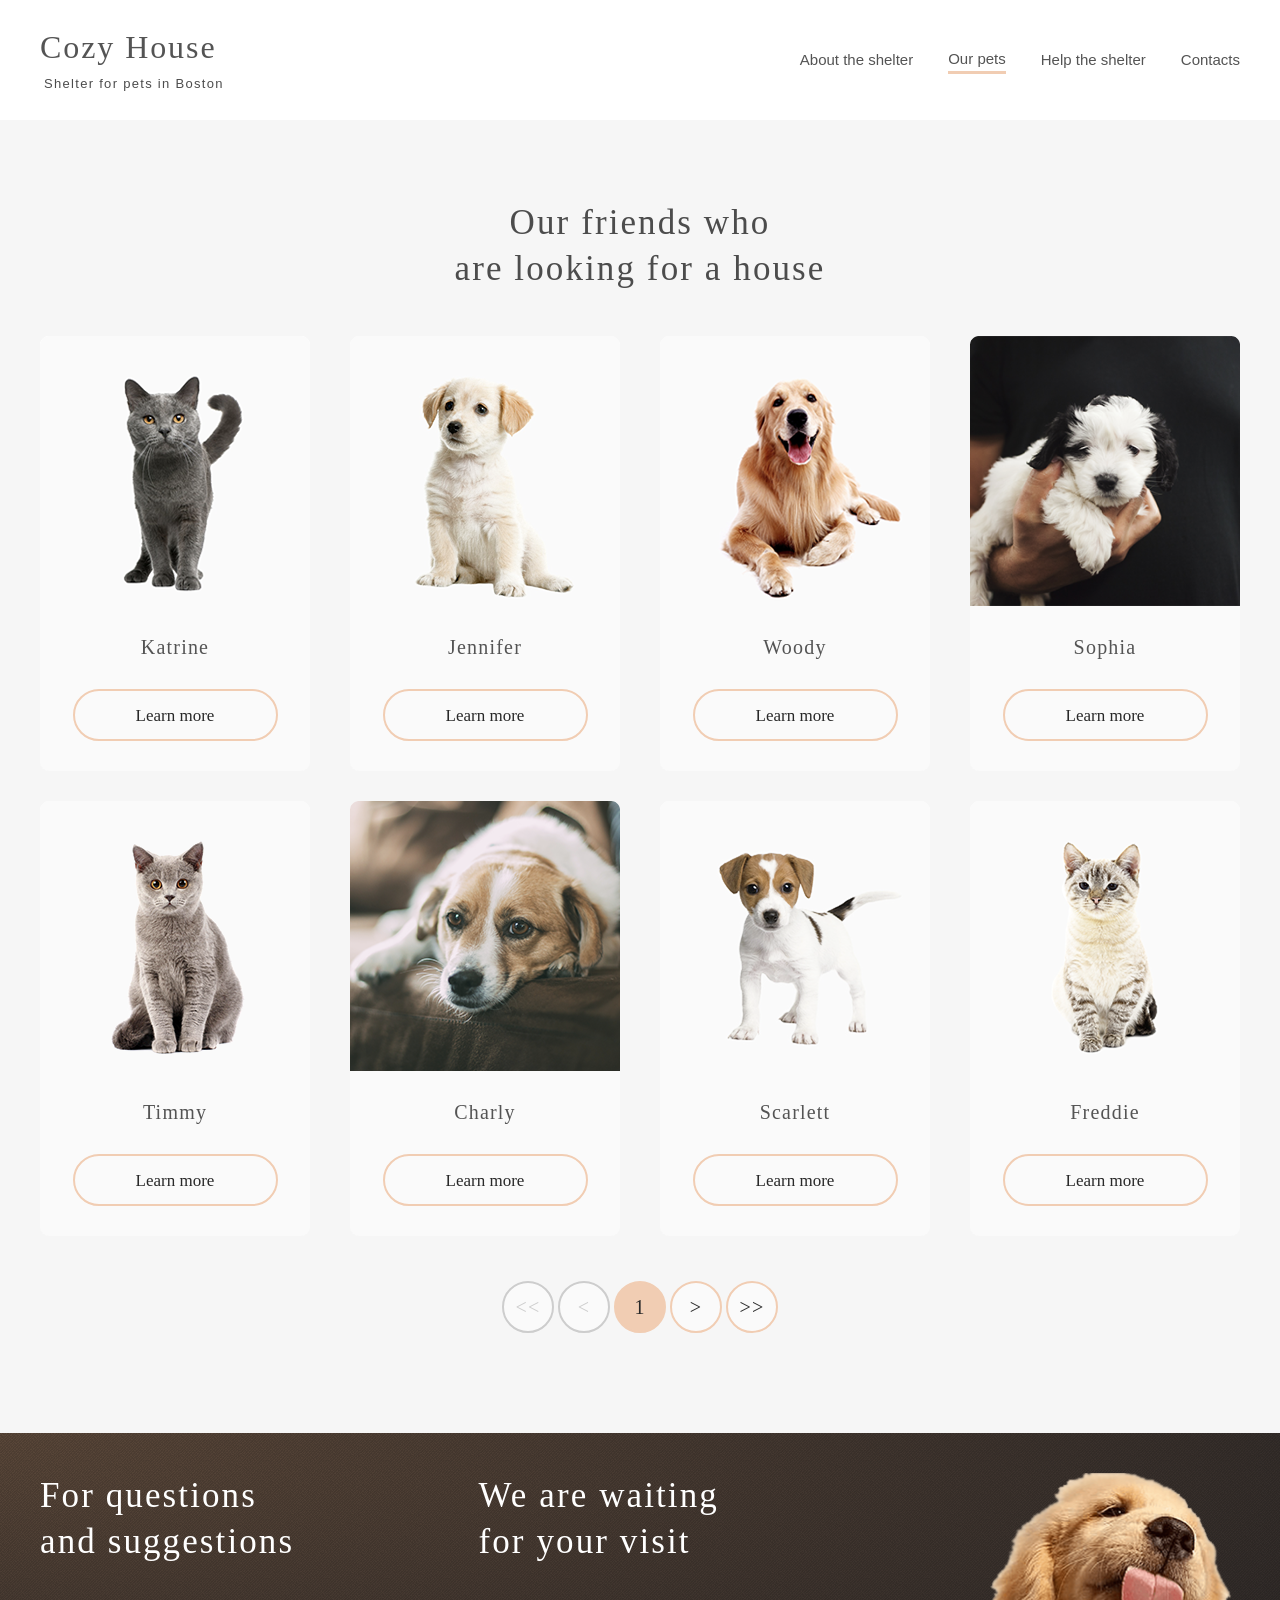
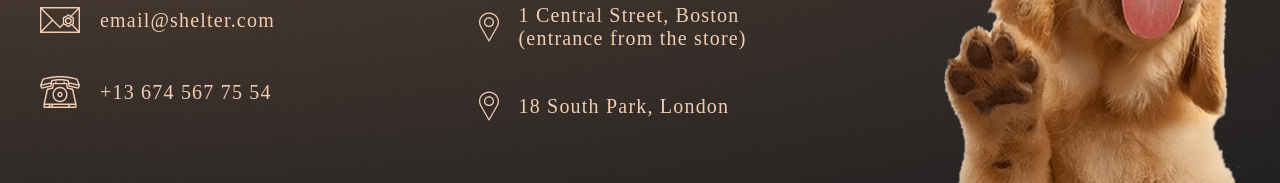
==== pets.html @ a1116e20 "feat: add pets.html" ====
<!DOCTYPE html>
<html lang="en">

<head>
  <meta charset="UTF-8">
  <meta name="viewport" content="width=device-width, initial-scale=1.0">
  <title>Pet house</title>
  <link rel="stylesheet" href="css/reset.css">
  <link rel="stylesheet" href="css/base.css">
  <link rel="stylesheet" href="css/style.css">
</head>

<body>
  <main class="page page--pets">
    <header class="wrapper--sides">
      <div class="logo">
        <a href="/index.html" class="logo__title">Cozy House</a>
        <h1 class="logo__sub-title">Shelter for pets in Boston</h1>
      </div>
      <nav>
        <ul class="menu">
          <li class="menu__item">
            <a class="paragraph-l" href="./index.html">About the shelter</a>
          </li>
          <li class="menu__item menu__item--active">
            <a class="paragraph-l" href="#">Our pets</a>
          </li>
          <li class="menu__item">
            <a class="paragraph-l" href="./index.html#help">Help the shelter</a>
          </li>
          <li class="menu__item">
            <a class="paragraph-l" href="#contacts">Contacts</a>
          </li>
        </ul>
      </nav>
    </header>

    <section id="pets" class="pets wrapper">
      <h3>Our friends who<br>are looking for a house</h3>
      <div class="pets__container">
        <div class="pet-card">
          <img src="./img/pets-katrine.png" alt="Katrine" class="pet-card__img">
          <h4 class="pet-card__name">Katrine</h4>
          <button class="pet-card__btn btn" type="button">Learn more</button>
        </div>
        <div class="pet-card">
          <img src="./img/pets-jennifer.png" alt="Jennifer" class="pet-card__img">
          <h4 class="pet-card__name">Jennifer</h4>
          <button class="pet-card__btn btn" type="button">Learn more</button>
        </div>
        <div class="pet-card">
          <img src="./img/pets-woody.png" alt="Woody" class="pet-card__img">
          <h4 class="pet-card__name">Woody</h4>
          <button class="pet-card__btn btn" type="button">Learn more</button>
        </div>
        <div class="pet-card">
          <img src="./img/pets-sophia.png" alt="Sophia" class="pet-card__img">
          <h4 class="pet-card__name">Sophia</h4>
          <button class="pet-card__btn btn" type="button">Learn more</button>
        </div>
        <div class="pet-card">
          <img src="./img/pets-timmy.png" alt="Timmy" class="pet-card__img">
          <h4 class="pet-card__name">Timmy</h4>
          <button class="pet-card__btn btn" type="button">Learn more</button>
        </div>
        <div class="pet-card">
          <img src="./img/pets-charly.png" alt="Charly" class="pet-card__img">
          <h4 class="pet-card__name">Charly</h4>
          <button class="pet-card__btn btn" type="button">Learn more</button>
        </div>
        <div class="pet-card">
          <img src="./img/pets-scarlett.png" alt="Scarlett" class="pet-card__img">
          <h4 class="pet-card__name">Scarlett</h4>
          <button class="pet-card__btn btn" type="button">Learn more</button>
        </div>
        <div class="pet-card">
          <img src="./img/pets-freddie.png" alt="Freddie" class="pet-card__img">
          <h4 class="pet-card__name">Freddie</h4>
          <button class="pet-card__btn btn" type="button">Learn more</button>
        </div>
      </div>
      <div class="pets__navigation">
        <button class="btn btn--round btn--inactive" type="button">&lt;&lt;</button>
        <button class="btn btn--round btn--inactive" type="button">&lt;</button>
        <button class="btn btn--round btn--active" type="button">1</button>
        <button class="btn btn--round" type="button">&gt;</button>
        <button class="btn btn--round" type="button">&gt;&gt;</button>
      </div>
    </section>

    <footer class="wrapper--sides">
      <div id="contacts" class="contacts">
        <h3>For questions<br>and suggestions</h3>
        <div class="contact__item">
          <svg class="contact-icon">
            <use xlink:href="./img/contact-icons.svg#icon-email"></use>
          </svg>
          <a href="mailto:email@shelter.com">email@shelter.com</a>
        </div>
        <div class="contact__item">
          <svg class="contact-icon">
            <use xlink:href="./img/contact-icons.svg#icon-phone"></use>
          </svg>
          <a href="tel:+136745677554">+13 674 567 75 54</a>
        </div>
      </div>
      <div class="location">
        <h3>We are waiting<br>for your visit</h3>
        <div class="location__item">
          <svg class="location-icon">
            <use xlink:href="./img/contact-icons.svg#icon-marker"></use>
          </svg>
          <a target="_blank" href="https://maps.app.goo.gl/PUYhvvyWEFveU3ZeA">1 Central
            Street, Boston (entrance from the store)</a>
        </div>
        <div class="location__item">
          <svg class="location-icon">
            <use xlink:href="./img/contact-icons.svg#icon-marker"></use>
          </svg>
          <a target="_blank" href="https://maps.app.goo.gl/abQXDUeH7bdnxXKd6">18 South Park,
            London</a>
        </div>
      </div>
      <img src="./img/footer-puppy.png" alt="Footer Puppy" class="footer__img">
    </footer>
  </main>
</body>

</html>
---- css/base.css ----
:root {
  --color-back: #E5E5E5;
  --color-light-xl: #FFF;
  --color-light-l: #F6F6F6;
  --color-light-s: #FAFAFA;
  --color-dark-s: #CDCDCD;
  --color-dark-m: #B2B2B2;
  --color-dark-l: #545454;
  --color-dark-xl: #4C4C4C;
  --color-dark-2xl: #444444;
  --color-dark-3xl: #292929;
  --color-primary: #F1CDB3;
  --color-primary-light: #FDDCC4;
  --color-grad-s: #5B483A;
  --color-grad-e: #262425;
  --desctop-side-padding: 40px;
}

html {
  scroll-behavior: smooth;
}

body {
  font-family: 'Georgia', Times, serif;
  color: var(--color-dark-xl);
  background-color: var(--color-back);
}

a {
  text-decoration: none;
}

h2 {
  font-size: 44px;
  line-height: 130%;
}

h3 {
  font-size: 35px;
  line-height: 130%;
  letter-spacing: 0.06em;
}

h4 {
  font-size: 20px;
  line-height: 115%;
  letter-spacing: 0.06em;
  color: var(--color-dark-l);
  font-weight: 400;
  text-align: center;
}

h5 {
  font-size: 15px;
  line-height: 110%;
  letter-spacing: 0.06em;
  color: var(--color-dark-l);
}

.paragraph-l {
  font-family: 'Arial', sans-serif;
  font-size: 15px;
  line-height: 160%;
  color: var(--color-dark-s);
}

.paragraph-s {
  font-family: 'Arial', sans-serif;
  font-style: italic;
  font-size: 12px;
  line-height: 150%;
}

.btn {
  box-sizing: border-box;
  width: 205px;
  height: 52px;
  padding: 14px 44px;
  font-size: 17px;
  line-height: 130%;
  text-align: center;
  color: var(--color-dark-3xl);
  font-family: 'Georgia', Times, serif;
  border: 2px solid var(--color-primary);
  background-color: var(--color-light-s);
  border-radius: 30px;
  transition: 0.3s ease;
}

.btn--round {
  width: 52px;
  padding: initial;
  font-size: 20px;
  line-height: 115%;
  letter-spacing: 0.06em;
}

.btn--active {
  background-color: var(--color-primary);
  pointer-events: none;
}

.btn--accent {
  background-color: var(--color-primary);
}

.btn--inactive {
  border: 2px solid var(--color-dark-s);
  color: var(--color-dark-s);
  pointer-events: none;
}

.btn:hover {
  background-color: var(--color-primary-light);
  cursor: pointer;
  transition: 0.3s ease;
}

.wrapper {
  padding: 80px var(--desctop-side-padding) 100px var(--desctop-side-padding);
}

.wrapper--sides {
  padding-left: var(--desctop-side-padding);
  padding-right: var(--desctop-side-padding);
}

footer h3 {
  color: var(--color-light-xl);
}

footer a {
  font-size: 20px;
  line-height: 115%;
  letter-spacing: 0.06em;
  color: var(--color-primary);
}
---- css/style.css ----
.page {
  max-width: 1280px;
  margin: 0 auto;
}

.page--pets {
  background-color: var(--color-light-xl);
}

.start-screen {
  background-image:
    url(../img/start-screen-puppy.png),
    url(../img/noise_transparent.png), radial-gradient(farthest-corner at 0px 0px,
      var(--color-grad-s) 0%,
      var(--color-grad-e) 100%);
  background-repeat: no-repeat, repeat, repeat;
  background-position: bottom right, center, center;
}

header {
  display: flex;
  justify-content: space-between;
  align-items: center;
  height: 60px;
  padding-top: 30px;
  padding-bottom: 30px;
}

.logo {
  display: flex;
  flex-direction: column;
  justify-content: space-between;
  height: 60px;
}

.logo__title {
  font-size: 32px;
  line-height: 110%;
  letter-spacing: 0.06em;
  color: var(--color-primary);
}

.page--pets .logo__title,
.page--pets .menu__item a {
  color: var(--color-dark-l)
}

.logo__sub-title {
  margin-left: 4px;
  font-family: 'Arial', sans-serif;
  font-size: 13px;
  letter-spacing: 0.1em;
  color: var(--color-light-xl);
}

.page--pets .logo__sub-title {
  color: var(--color-dark-xl)
}

.menu {
  display: flex;
  justify-content: flex-end;
  align-items: center;
  gap: 35px;
}

.menu__item a {
  display: block;
  height: 24px;
  transition: 0.3s ease;
}

.menu__item--active {
  pointer-events: none;
}

.menu__item--active a {
  border-bottom: 3px solid var(--color-primary);
}

.menu__item:hover a {
  color: var(--color-light-s);
  cursor: pointer;
  transition: 0.3s ease;
}

.page--pets .menu__item:hover a {
  color: var(--color-dark-3xl);
  transition: 0.3s ease;
}

.start-screen__container {
  margin-top: 60px;
  height: 728px;
}

.start-screen__content {
  display: flex;
  flex-direction: column;
  justify-content: space-between;
  gap: 42px;
  padding-top: 252px;
  height: 322px;
  width: 420px;
}

.start-screen__title {
  width: 310px;
  color: var(--color-light-xl);
}

.about {
  display: flex;
  gap: 120px;
  justify-content: center;
  background-color: var(--color-light-xl);
}

.about__content {
  display: flex;
  gap: 25px;
  flex-direction: column;
  justify-content: center;
  width: 430px;
  height: 380px;
}

.about__content h3 {
  width: 370px;
}

.about__content p {
  color: var(--color-dark-xl);
}

.pets {
  display: flex;
  flex-direction: column;
  gap: 60px;
  align-items: center;
  background-color: var(--color-light-l);
}

.pets h3 {
  width: 400px;
  text-align: center;
}

.pet-card {
  display: flex;
  flex-direction: column;
  align-items: center;
  gap: 30px;
  width: 270px;
  height: 435px;
  border-radius: 9px;
  background-color: var(--color-light-s);
  transition: 0.3s ease;
}

.pet-card:hover {
  background-color: var(--color-light-xl);
  cursor: pointer;
  transition: 0.3s ease;
}

.pets__slider {
  display: flex;
  align-items: center;
  justify-content: space-between;
  width: 100%;
}

.slider__wrapper {
  display: flex;
  align-items: center;
  gap: 90px;
}

.pets>.btn {
  width: 259px;
}

.help {
  display: flex;
  flex-direction: column;
  align-items: center;
  background: var(--color-light-xl);
}

.help h3 {
  text-align: center;
}

.help__list {
  display: flex;
  gap: 55px 120px;
  flex-wrap: wrap;
  justify-content: center;
  margin-top: 60px;
}

.help__item {
  display: flex;
  flex-direction: column;
  align-items: center;
  height: 113px;
  justify-content: space-between;
}

.help__item svg {
  width: 60px;
  height: 60px;
}

.donation {
  display: flex;
  gap: 30px;
  justify-content: center;
  background-color: var(--color-light-l);
}

.donation__content {
  display: flex;
  gap: 20px;
  flex-direction: column;
  align-items: flex-start;
  width: 380px;
  height: 282px;
}

.credit-card {
  height: 43px;
  padding: 10px 15px 10px 60px;
  border-radius: 9px;
  color: var(--color-dark-l);
  background-color: var(--color-primary);
  font-size: 20px;
  line-height: 115%;
  letter-spacing: 0.06em;
  background-image: url(../img/credit-card.svg);
  background-repeat: no-repeat;
  background-position: 15px 10px;
  background-size: 30px 23px;
}

.card-agreement {
  font-style: italic;
  font-size: 12px;
  line-height: 150%;
  color: var(--color-dark-m);
}

footer {
  display: flex;
  justify-content: space-between;
  height: 310px;
  background-image:
    url(../img/noise_transparent.png), radial-gradient(farthest-corner at 0px 0px,
      var(--color-grad-s) 0%,
      var(--color-grad-e) 100%);
}

footer {
  padding-top: 40px;
}

.contacts,
.location {
  display: flex;
  flex-direction: column;
  gap: 40px;
}

.contacts {
  width: 279px;
}

.location {
  width: 302px;
}

.contact__item,
.location__item {
  display: flex;
  align-items: center;
  gap: 20px;
}

.location__item a {
  width: 260px;
}

.contact-icon {
  width: 40px;
  height: 32px
}

.location-icon {
  width: 20px;
  height: 32px
}

.pets__container {
  display: flex;
  flex-wrap: wrap;
  justify-content: space-between;
  gap: 30px;
}

.page--pets .pets {
  gap: 45px;
}
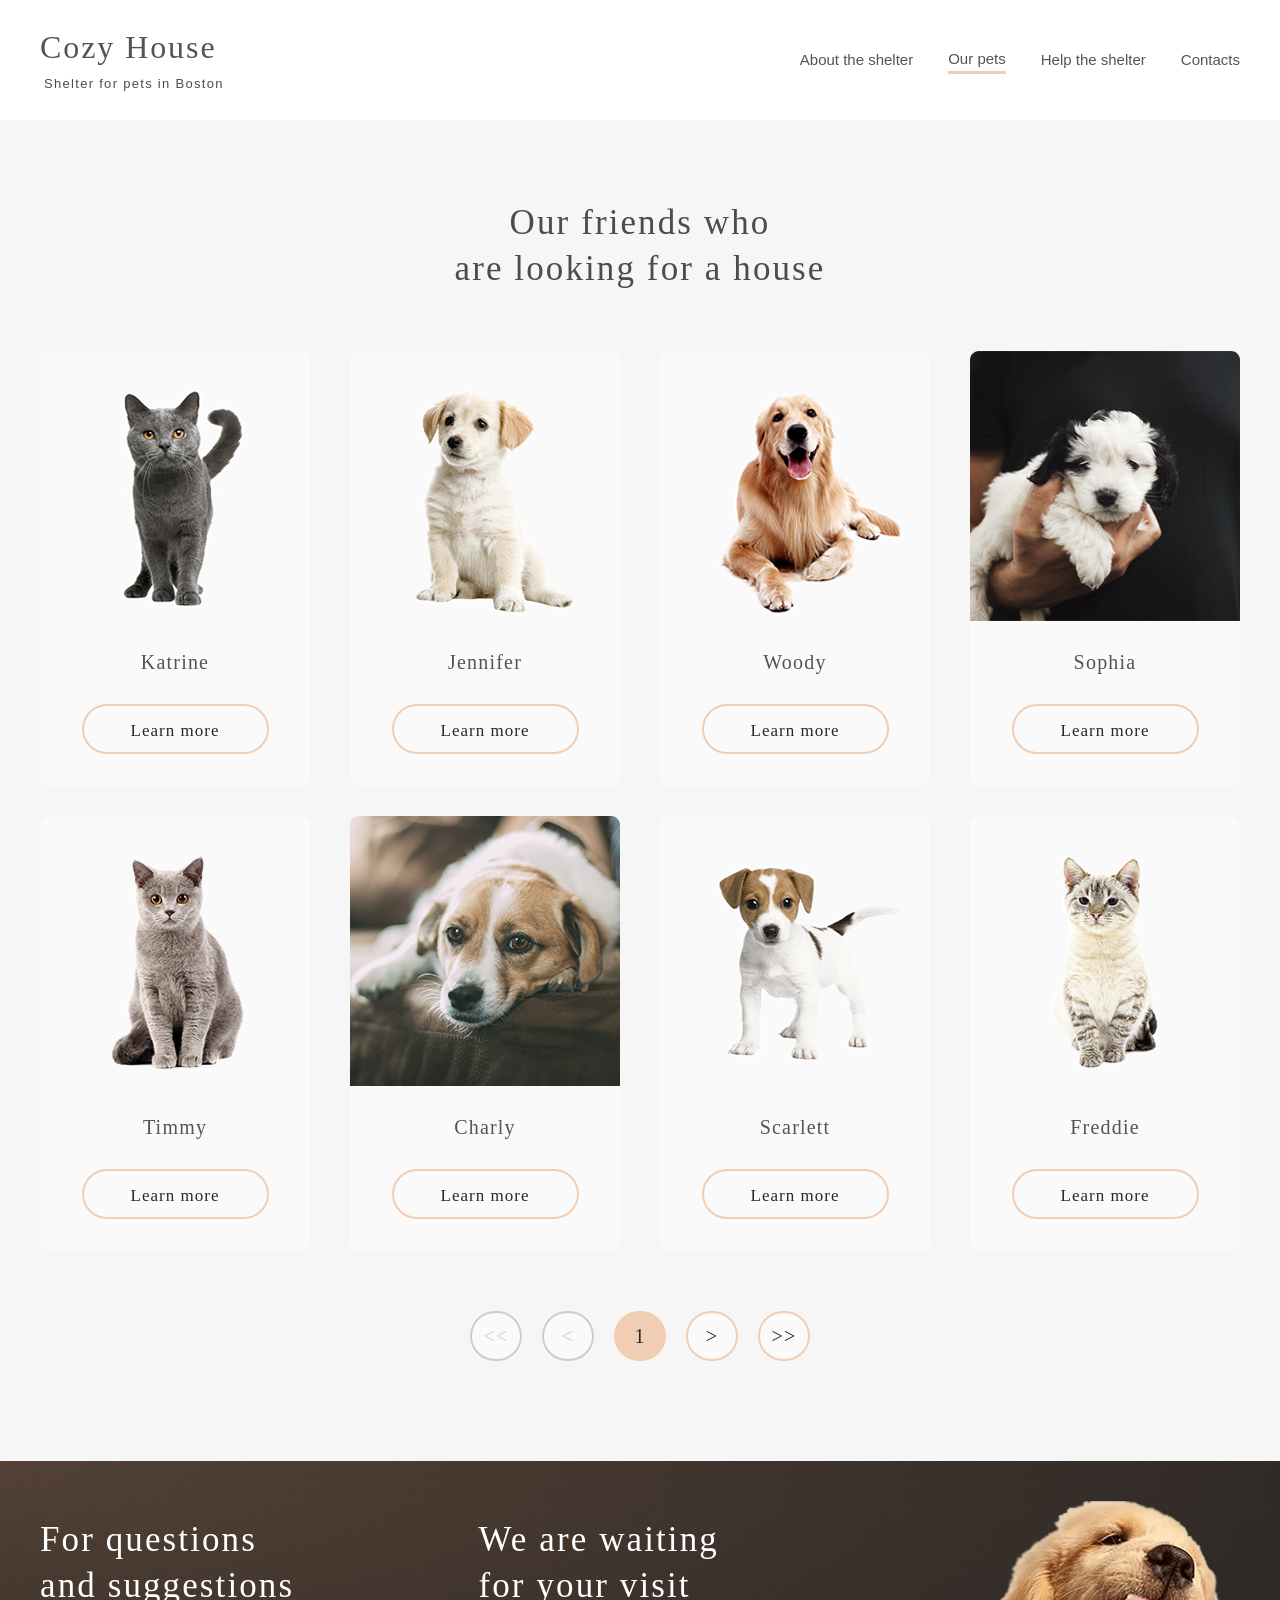
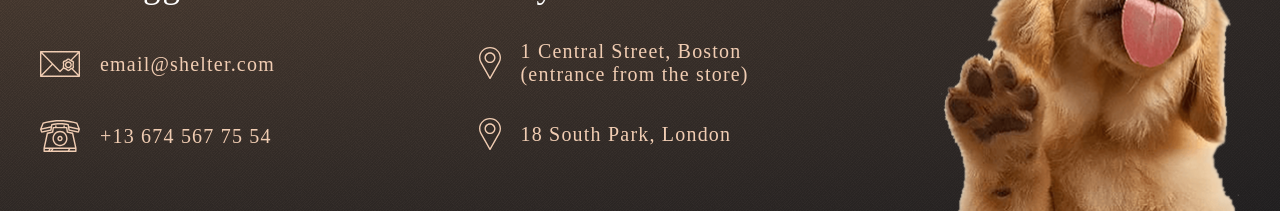
==== commit 65b7a911: "feat: add favicon and some fixes" ====
--- a/pets.html
+++ b/pets.html
@@ -5,123 +5,134 @@
   <meta charset="UTF-8">
   <meta name="viewport" content="width=device-width, initial-scale=1.0">
   <title>Pet house</title>
-  <link rel="stylesheet" href="css/reset.css">
-  <link rel="stylesheet" href="css/base.css">
-  <link rel="stylesheet" href="css/style.css">
+  <link rel="icon" type="image/x-icon" href="./img/favicon.png">
+  <link rel="stylesheet" href="./css/reset.css">
+  <link rel="stylesheet" href="./css/base.css">
+  <link rel="stylesheet" href="./css/style.css">
 </head>
 
 <body>
   <main class="page page--pets">
-    <header class="wrapper--sides">
-      <div class="logo">
-        <a href="/index.html" class="logo__title">Cozy House</a>
-        <h1 class="logo__sub-title">Shelter for pets in Boston</h1>
-      </div>
-      <nav>
-        <ul class="menu">
-          <li class="menu__item">
-            <a class="paragraph-l" href="./index.html">About the shelter</a>
-          </li>
-          <li class="menu__item menu__item--active">
-            <a class="paragraph-l" href="#">Our pets</a>
-          </li>
-          <li class="menu__item">
-            <a class="paragraph-l" href="./index.html#help">Help the shelter</a>
-          </li>
-          <li class="menu__item">
-            <a class="paragraph-l" href="#contacts">Contacts</a>
-          </li>
-        </ul>
-      </nav>
-    </header>
+    <div class="page-wrapper">
+      <header class="wrapper--sides">
+        <div class="logo">
+          <a href="#!" class="logo__title">Cozy House</a>
+          <h1 class="logo__sub-title">Shelter for pets in Boston</h1>
+        </div>
+        <nav>
+          <ul class="menu">
+            <li class="menu__item">
+              <a class="paragraph-l" href="./index.html">About the shelter</a>
+            </li>
+            <li class="menu__item menu__item--active">
+              <a class="paragraph-l" href="#">Our pets</a>
+            </li>
+            <li class="menu__item">
+              <a class="paragraph-l" href="./index.html#help">Help the shelter</a>
+            </li>
+            <li class="menu__item">
+              <a class="paragraph-l" href="#contacts">Contacts</a>
+            </li>
+          </ul>
+        </nav>
+      </header>
+    </div>
 
-    <section id="pets" class="pets wrapper">
-      <h3>Our friends who<br>are looking for a house</h3>
-      <div class="pets__container">
-        <div class="pet-card">
-          <img src="./img/pets-katrine.png" alt="Katrine" class="pet-card__img">
-          <h4 class="pet-card__name">Katrine</h4>
-          <button class="pet-card__btn btn" type="button">Learn more</button>
+    <section id="pets" class="pets">
+      <div class="page-wrapper">
+        <div class="pets__container wrapper">
+          <h3>Our friends who<br>are looking for a house</h3>
+          <div class="pets__list">
+            <div class="pet-card">
+              <img src="./img/pets-katrine.png" alt="Katrine" class="pet-card__img">
+              <h4 class="pet-card__name">Katrine</h4>
+              <button class="pet-card__btn btn" type="button">Learn more</button>
+            </div>
+            <div class="pet-card">
+              <img src="./img/pets-jennifer.png" alt="Jennifer" class="pet-card__img">
+              <h4 class="pet-card__name">Jennifer</h4>
+              <button class="pet-card__btn btn" type="button">Learn more</button>
+            </div>
+            <div class="pet-card">
+              <img src="./img/pets-woody.png" alt="Woody" class="pet-card__img">
+              <h4 class="pet-card__name">Woody</h4>
+              <button class="pet-card__btn btn" type="button">Learn more</button>
+            </div>
+            <div class="pet-card">
+              <img src="./img/pets-sophia.png" alt="Sophia" class="pet-card__img">
+              <h4 class="pet-card__name">Sophia</h4>
+              <button class="pet-card__btn btn" type="button">Learn more</button>
+            </div>
+            <div class="pet-card">
+              <img src="./img/pets-timmy.png" alt="Timmy" class="pet-card__img">
+              <h4 class="pet-card__name">Timmy</h4>
+              <button class="pet-card__btn btn" type="button">Learn more</button>
+            </div>
+            <div class="pet-card">
+              <img src="./img/pets-charly.png" alt="Charly" class="pet-card__img">
+              <h4 class="pet-card__name">Charly</h4>
+              <button class="pet-card__btn btn" type="button">Learn more</button>
+            </div>
+            <div class="pet-card">
+              <img src="./img/pets-scarlett.png" alt="Scarlett" class="pet-card__img">
+              <h4 class="pet-card__name">Scarlett</h4>
+              <button class="pet-card__btn btn" type="button">Learn more</button>
+            </div>
+            <div class="pet-card">
+              <img src="./img/pets-freddie.png" alt="Freddie" class="pet-card__img">
+              <h4 class="pet-card__name">Freddie</h4>
+              <button class="pet-card__btn btn" type="button">Learn more</button>
+            </div>
+          </div>
+          <div class="pets__navigation">
+            <button class="btn btn--round btn--inactive" type="button">&lt;&lt;</button>
+            <button class="btn btn--round btn--inactive" type="button">&lt;</button>
+            <button class="btn btn--round btn--active" type="button">1</button>
+            <button class="btn btn--round" type="button">&gt;</button>
+            <button class="btn btn--round" type="button">&gt;&gt;</button>
+          </div>
         </div>
-        <div class="pet-card">
-          <img src="./img/pets-jennifer.png" alt="Jennifer" class="pet-card__img">
-          <h4 class="pet-card__name">Jennifer</h4>
-          <button class="pet-card__btn btn" type="button">Learn more</button>
-        </div>
-        <div class="pet-card">
-          <img src="./img/pets-woody.png" alt="Woody" class="pet-card__img">
-          <h4 class="pet-card__name">Woody</h4>
-          <button class="pet-card__btn btn" type="button">Learn more</button>
-        </div>
-        <div class="pet-card">
-          <img src="./img/pets-sophia.png" alt="Sophia" class="pet-card__img">
-          <h4 class="pet-card__name">Sophia</h4>
-          <button class="pet-card__btn btn" type="button">Learn more</button>
-        </div>
-        <div class="pet-card">
-          <img src="./img/pets-timmy.png" alt="Timmy" class="pet-card__img">
-          <h4 class="pet-card__name">Timmy</h4>
-          <button class="pet-card__btn btn" type="button">Learn more</button>
-        </div>
-        <div class="pet-card">
-          <img src="./img/pets-charly.png" alt="Charly" class="pet-card__img">
-          <h4 class="pet-card__name">Charly</h4>
-          <button class="pet-card__btn btn" type="button">Learn more</button>
-        </div>
-        <div class="pet-card">
-          <img src="./img/pets-scarlett.png" alt="Scarlett" class="pet-card__img">
-          <h4 class="pet-card__name">Scarlett</h4>
-          <button class="pet-card__btn btn" type="button">Learn more</button>
-        </div>
-        <div class="pet-card">
-          <img src="./img/pets-freddie.png" alt="Freddie" class="pet-card__img">
-          <h4 class="pet-card__name">Freddie</h4>
-          <button class="pet-card__btn btn" type="button">Learn more</button>
-        </div>
-      </div>
-      <div class="pets__navigation">
-        <button class="btn btn--round btn--inactive" type="button">&lt;&lt;</button>
-        <button class="btn btn--round btn--inactive" type="button">&lt;</button>
-        <button class="btn btn--round btn--active" type="button">1</button>
-        <button class="btn btn--round" type="button">&gt;</button>
-        <button class="btn btn--round" type="button">&gt;&gt;</button>
       </div>
     </section>
 
-    <footer class="wrapper--sides">
-      <div id="contacts" class="contacts">
-        <h3>For questions<br>and suggestions</h3>
-        <div class="contact__item">
-          <svg class="contact-icon">
-            <use xlink:href="./img/contact-icons.svg#icon-email"></use>
-          </svg>
-          <a href="mailto:email@shelter.com">email@shelter.com</a>
-        </div>
-        <div class="contact__item">
-          <svg class="contact-icon">
-            <use xlink:href="./img/contact-icons.svg#icon-phone"></use>
-          </svg>
-          <a href="tel:+136745677554">+13 674 567 75 54</a>
+    <footer>
+      <div class="page-wrapper">
+        <div class="footer__container wrapper--sides">
+          <div id="contacts" class="contacts">
+            <h3>For questions<br>and suggestions</h3>
+            <div class="contact__item">
+              <svg class="contact-icon">
+                <use xlink:href="./img/contact-icons.svg#icon-email"></use>
+              </svg>
+              <a href="mailto:email@shelter.com">email@shelter.com</a>
+            </div>
+            <div class="contact__item">
+              <svg class="contact-icon">
+                <use xlink:href="./img/contact-icons.svg#icon-phone"></use>
+              </svg>
+              <a href="tel:+136745677554">+13 674 567 75 54</a>
+            </div>
+          </div>
+          <div class="location">
+            <h3>We are waiting<br>for your visit</h3>
+            <div class="location__item">
+              <svg class="location-icon">
+                <use xlink:href="./img/contact-icons.svg#icon-marker"></use>
+              </svg>
+              <a target="_blank" href="https://maps.app.goo.gl/PUYhvvyWEFveU3ZeA">1 Central
+                Street, Boston (entrance from the store)</a>
+            </div>
+            <div class="location__item">
+              <svg class="location-icon">
+                <use xlink:href="./img/contact-icons.svg#icon-marker"></use>
+              </svg>
+              <a target="_blank" href="https://maps.app.goo.gl/abQXDUeH7bdnxXKd6">18 South Park,
+                London</a>
+            </div>
+          </div>
+          <img src="./img/footer-puppy.png" alt="Footer Puppy" class="footer__img">
         </div>
       </div>
-      <div class="location">
-        <h3>We are waiting<br>for your visit</h3>
-        <div class="location__item">
-          <svg class="location-icon">
-            <use xlink:href="./img/contact-icons.svg#icon-marker"></use>
-          </svg>
-          <a target="_blank" href="https://maps.app.goo.gl/PUYhvvyWEFveU3ZeA">1 Central
-            Street, Boston (entrance from the store)</a>
-        </div>
-        <div class="location__item">
-          <svg class="location-icon">
-            <use xlink:href="./img/contact-icons.svg#icon-marker"></use>
-          </svg>
-          <a target="_blank" href="https://maps.app.goo.gl/abQXDUeH7bdnxXKd6">18 South Park,
-            London</a>
-        </div>
-      </div>
-      <img src="./img/footer-puppy.png" alt="Footer Puppy" class="footer__img">
     </footer>
   </main>
 </body>
--- a/css/base.css
+++ b/css/base.css
@@ -14,6 +14,7 @@
   --color-grad-s: #5B483A;
   --color-grad-e: #262425;
   --desctop-side-padding: 40px;
+  --desctop-width: 1280px;
 }
 
 html {
@@ -74,11 +75,12 @@
 .btn {
   box-sizing: border-box;
   width: 205px;
-  height: 52px;
-  padding: 14px 44px;
+  height: 50px;
+  padding: 14px 42px;
   font-size: 17px;
   line-height: 130%;
   text-align: center;
+  letter-spacing: 0.06em;
   color: var(--color-dark-3xl);
   font-family: 'Georgia', Times, serif;
   border: 2px solid var(--color-primary);
@@ -92,7 +94,6 @@
   padding: initial;
   font-size: 20px;
   line-height: 115%;
-  letter-spacing: 0.06em;
 }
 
 .btn--active {
--- a/css/style.css
+++ b/css/style.css
@@ -1,5 +1,5 @@
-.page {
-  max-width: 1280px;
+.page-wrapper {
+  max-width: var(--desctop-width);
   margin: 0 auto;
 }
 
@@ -9,13 +9,13 @@
 
 .start-screen {
   background-image:
-    url(../img/start-screen-puppy.png),
     url(../img/noise_transparent.png), radial-gradient(farthest-corner at 0px 0px,
       var(--color-grad-s) 0%,
       var(--color-grad-e) 100%);
-  background-repeat: no-repeat, repeat, repeat;
-  background-position: bottom right, center, center;
-}
+  background-repeat: repeat, repeat;
+  background-position: center, center;
+}
+
 
 header {
   display: flex;
@@ -90,6 +90,8 @@
 }
 
 .start-screen__container {
+  display: flex;
+  justify-content: space-between;
   margin-top: 60px;
   height: 728px;
 }
@@ -99,9 +101,9 @@
   flex-direction: column;
   justify-content: space-between;
   gap: 42px;
-  padding-top: 252px;
   height: 322px;
-  width: 420px;
+  padding-top: 164px;
+  max-width: 460px;
 }
 
 .start-screen__title {
@@ -109,11 +111,18 @@
   color: var(--color-light-xl);
 }
 
+.start-screen__btn {
+  width: 208px;
+}
+
 .about {
+  background-color: var(--color-light-xl);
+}
+
+.about__container {
   display: flex;
   gap: 120px;
   justify-content: center;
-  background-color: var(--color-light-xl);
 }
 
 .about__content {
@@ -122,7 +131,6 @@
   flex-direction: column;
   justify-content: center;
   width: 430px;
-  height: 380px;
 }
 
 .about__content h3 {
@@ -134,11 +142,14 @@
 }
 
 .pets {
+  background-color: var(--color-light-l);
+}
+
+.pets__container {
   display: flex;
   flex-direction: column;
   gap: 60px;
   align-items: center;
-  background-color: var(--color-light-l);
 }
 
 .pets h3 {
@@ -158,6 +169,10 @@
   transition: 0.3s ease;
 }
 
+.pet-card__btn {
+  width: 187px;
+}
+
 .pet-card:hover {
   background-color: var(--color-light-xl);
   cursor: pointer;
@@ -177,15 +192,18 @@
   gap: 90px;
 }
 
-.pets>.btn {
-  width: 259px;
+.pets-btn {
+  width: 262px;
 }
 
 .help {
-  display: flex;
-  flex-direction: column;
-  align-items: center;
   background: var(--color-light-xl);
+}
+
+.help__container {
+  display: flex;
+  flex-direction: column;
+  align-items: center;
 }
 
 .help h3 {
@@ -214,10 +232,13 @@
 }
 
 .donation {
+  background-color: var(--color-light-l);
+}
+
+.donation__container {
   display: flex;
   gap: 30px;
   justify-content: center;
-  background-color: var(--color-light-l);
 }
 
 .donation__content {
@@ -252,16 +273,16 @@
 }
 
 footer {
-  display: flex;
-  justify-content: space-between;
-  height: 310px;
   background-image:
     url(../img/noise_transparent.png), radial-gradient(farthest-corner at 0px 0px,
       var(--color-grad-s) 0%,
       var(--color-grad-e) 100%);
 }
 
-footer {
+.footer__container {
+  display: flex;
+  justify-content: space-between;
+  height: 310px;
   padding-top: 40px;
 }
 
@@ -269,15 +290,17 @@
 .location {
   display: flex;
   flex-direction: column;
-  gap: 40px;
+  margin-top: 16px;
 }
 
 .contacts {
   width: 279px;
+  gap: 40px;
 }
 
 .location {
   width: 302px;
+  gap: 32px;
 }
 
 .contact__item,
@@ -297,11 +320,11 @@
 }
 
 .location-icon {
-  width: 20px;
+  width: 22px;
   height: 32px
 }
 
-.pets__container {
+.pets__list {
   display: flex;
   flex-wrap: wrap;
   justify-content: space-between;
@@ -310,4 +333,9 @@
 
 .page--pets .pets {
   gap: 45px;
+}
+
+.pets__navigation {
+  display: flex;
+  gap: 20px;
 }
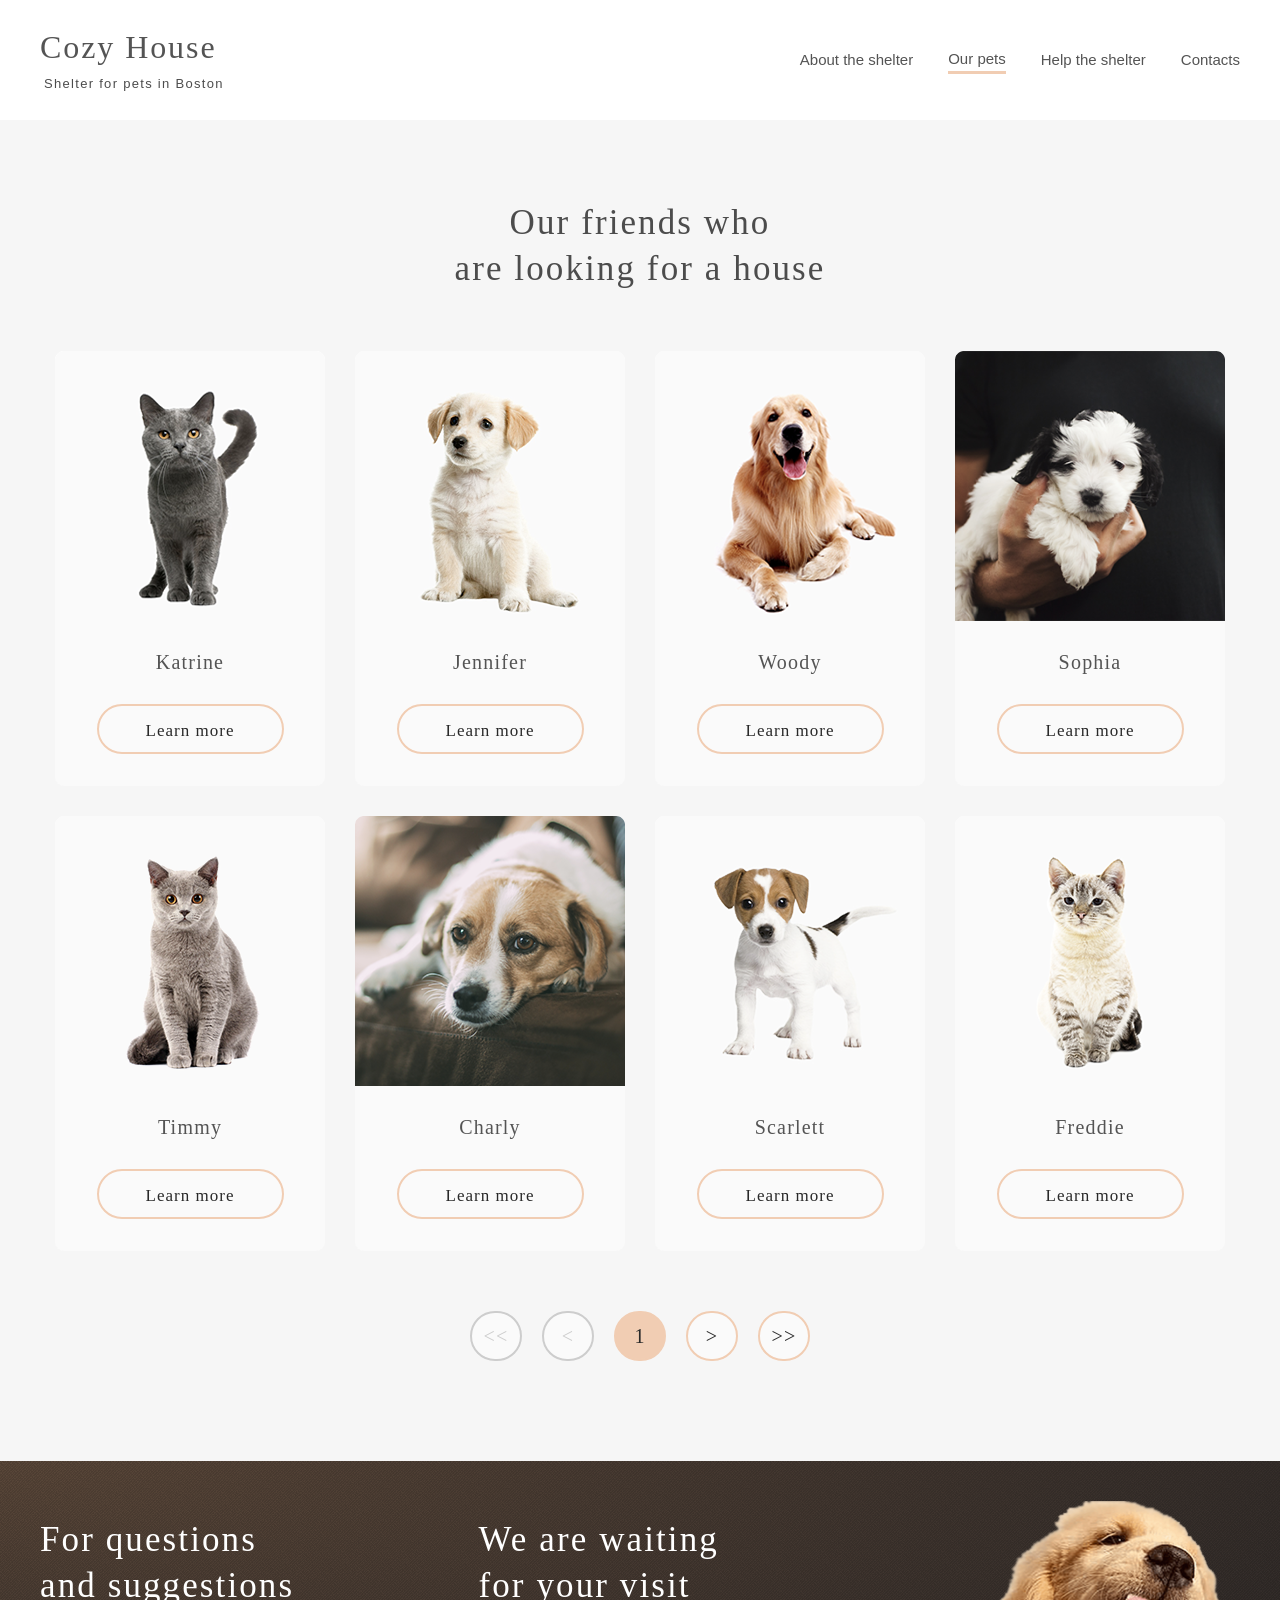
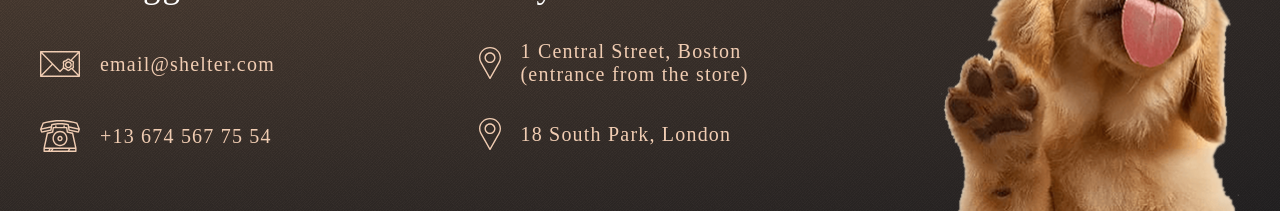
==== commit 4d40579f: "feat: tablet adaptation" ====
--- a/pets.html
+++ b/pets.html
@@ -9,6 +9,7 @@
   <link rel="stylesheet" href="./css/reset.css">
   <link rel="stylesheet" href="./css/base.css">
   <link rel="stylesheet" href="./css/style.css">
+  <link rel="stylesheet" href="./css/adaptive.css">
 </head>
 
 <body>
@@ -16,7 +17,7 @@
     <div class="page-wrapper">
       <header class="wrapper--sides">
         <div class="logo">
-          <a href="#!" class="logo__title">Cozy House</a>
+          <a href="./index.html" class="logo__title">Cozy House</a>
           <h1 class="logo__sub-title">Shelter for pets in Boston</h1>
         </div>
         <nav>
@@ -25,7 +26,7 @@
               <a class="paragraph-l" href="./index.html">About the shelter</a>
             </li>
             <li class="menu__item menu__item--active">
-              <a class="paragraph-l" href="#">Our pets</a>
+              <a class="paragraph-l" href="#!">Our pets</a>
             </li>
             <li class="menu__item">
               <a class="paragraph-l" href="./index.html#help">Help the shelter</a>
--- a/css/base.css
+++ b/css/base.css
@@ -15,6 +15,8 @@
   --color-grad-e: #262425;
   --desctop-side-padding: 40px;
   --desctop-width: 1280px;
+  --tablet-width: 768px;
+  --tablet-side-padding: 30px;
 }
 
 html {
--- a/css/style.css
+++ b/css/style.css
@@ -93,7 +93,6 @@
   display: flex;
   justify-content: space-between;
   margin-top: 60px;
-  height: 728px;
 }
 
 .start-screen__content {
@@ -176,6 +175,11 @@
 .pet-card:hover {
   background-color: var(--color-light-xl);
   cursor: pointer;
+  transition: 0.3s ease;
+}
+
+.pet-card:hover .pet-card__btn {
+  background: var(--color-primary-light);
   transition: 0.3s ease;
 }
 
@@ -282,7 +286,7 @@
 .footer__container {
   display: flex;
   justify-content: space-between;
-  height: 310px;
+  min-height: 310px;
   padding-top: 40px;
 }
 
@@ -327,7 +331,7 @@
 .pets__list {
   display: flex;
   flex-wrap: wrap;
-  justify-content: space-between;
+  justify-content: center;
   gap: 30px;
 }
 
--- a/css/adaptive.css
+++ b/css/adaptive.css
@@ -0,0 +1,83 @@
+@media(width < 1280px) {
+  .page-wrapper {
+    /* max-width: var(--tablet-width); */
+  }
+
+  .wrapper--sides {
+    padding-left: var(--tablet-side-padding);
+    padding-right: var(--tablet-side-padding);
+  }
+
+  .wrapper {
+    padding: 80px var(--tablet-side-padding) 100px var(--tablet-side-padding);
+  }
+
+  .start-screen__container {
+    flex-direction: column;
+    margin-top: 30px;
+  }
+
+  .start-screen__content {
+    padding-top: 0;
+  }
+
+  .start-screen__btn {
+    align-self: center;
+  }
+
+  .start-screen__img {
+    align-self: end;
+    width: 569px;
+    height: 593px;
+    margin-top: 100px;
+  }
+
+  .about__container {
+    flex-direction: column-reverse;
+    align-items: center;
+    gap: 80px;
+  }
+
+  .pets__slider {
+    justify-content: center;
+    gap: 12px;
+  }
+
+  .pets-img {
+    width: 300px;
+    height: 408px;
+  }
+
+  .slider__wrapper {
+    gap: 40px;
+  }
+
+  .slider__slide:nth-child(3) {
+    display: none;
+  }
+
+  .help__list {
+    gap: 60px;
+  }
+
+  .help__item {
+    width: 170px;
+  }
+
+  .donation__container {
+    align-items: center;
+    flex-direction: column-reverse;
+    gap: 60px;
+  }
+
+  .donation__img {
+    width: 505px;
+    height: 261px;
+  }
+
+  .footer__container {
+    flex-wrap: wrap;
+    gap: 65px 60px;
+    justify-content: center;
+  }
+}
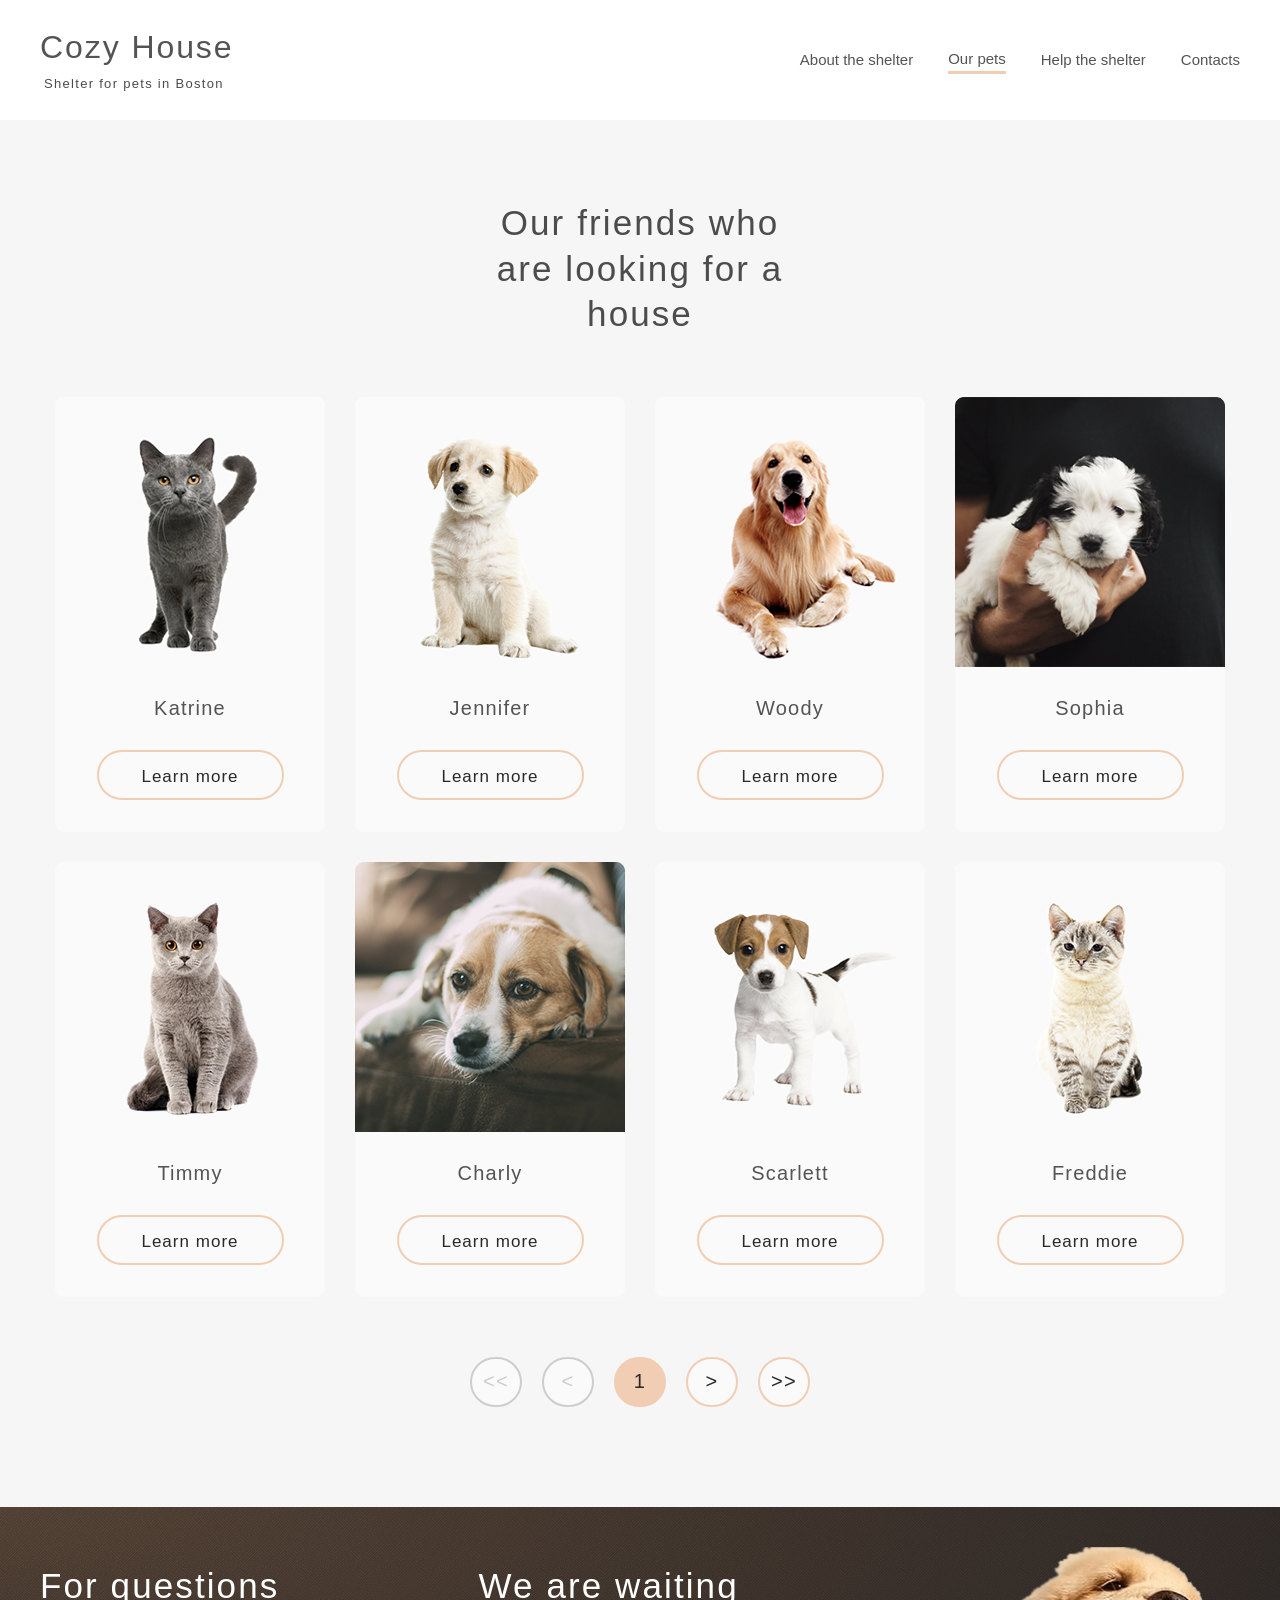
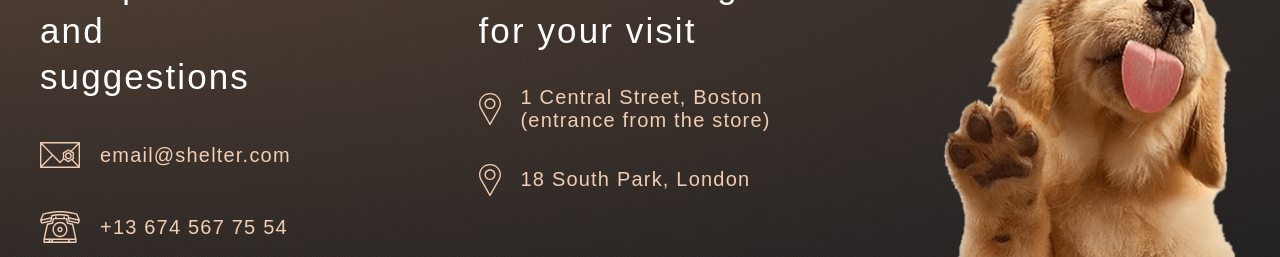
==== commit f07cd16c: "feat: mobile adaptive" ====
--- a/pets.html
+++ b/pets.html
@@ -20,6 +20,10 @@
           <a href="./index.html" class="logo__title">Cozy House</a>
           <h1 class="logo__sub-title">Shelter for pets in Boston</h1>
         </div>
+        <input type="checkbox" id="burger-checkbox" class="burger-checkbox">
+        <label for="burger-checkbox" class="burger">
+          <span class="burger-line"></span>
+        </label>
         <nav>
           <ul class="menu">
             <li class="menu__item">
--- a/css/base.css
+++ b/css/base.css
@@ -1,4 +1,6 @@
 :root {
+  --font-family: "Georgia", sans-serif;
+  --second-family: "Arial", sans-serif;
   --color-back: #E5E5E5;
   --color-light-xl: #FFF;
   --color-light-l: #F6F6F6;
@@ -17,6 +19,7 @@
   --desctop-width: 1280px;
   --tablet-width: 768px;
   --tablet-side-padding: 30px;
+  --mobile-side-padding: 10px;
 }
 
 html {
@@ -24,7 +27,7 @@
 }
 
 body {
-  font-family: 'Georgia', Times, serif;
+  font-family: var(--font-family);
   color: var(--color-dark-xl);
   background-color: var(--color-back);
 }
@@ -61,14 +64,14 @@
 }
 
 .paragraph-l {
-  font-family: 'Arial', sans-serif;
+  font-family: var(--second-family);
   font-size: 15px;
   line-height: 160%;
   color: var(--color-dark-s);
 }
 
 .paragraph-s {
-  font-family: 'Arial', sans-serif;
+  font-family: var(--second-family);
   font-style: italic;
   font-size: 12px;
   line-height: 150%;
@@ -84,7 +87,7 @@
   text-align: center;
   letter-spacing: 0.06em;
   color: var(--color-dark-3xl);
-  font-family: 'Georgia', Times, serif;
+  font-family: var(--font-family);
   border: 2px solid var(--color-primary);
   background-color: var(--color-light-s);
   border-radius: 30px;
--- a/css/style.css
+++ b/css/style.css
@@ -47,7 +47,7 @@
 
 .logo__sub-title {
   margin-left: 4px;
-  font-family: 'Arial', sans-serif;
+  font-family: var(--second-family);
   font-size: 13px;
   letter-spacing: 0.1em;
   color: var(--color-light-xl);
@@ -57,6 +57,11 @@
   color: var(--color-dark-xl)
 }
 
+.burger-checkbox,
+.burger {
+  visibility: hidden;
+}
+
 .menu {
   display: flex;
   justify-content: flex-end;
@@ -66,7 +71,6 @@
 
 .menu__item a {
   display: block;
-  height: 24px;
   transition: 0.3s ease;
 }
 
@@ -255,7 +259,6 @@
 }
 
 .credit-card {
-  height: 43px;
   padding: 10px 15px 10px 60px;
   border-radius: 9px;
   color: var(--color-dark-l);
--- a/css/adaptive.css
+++ b/css/adaptive.css
@@ -1,8 +1,4 @@
 @media(width < 1280px) {
-  .page-wrapper {
-    /* max-width: var(--tablet-width); */
-  }
-
   .wrapper--sides {
     padding-left: var(--tablet-side-padding);
     padding-right: var(--tablet-side-padding);
@@ -14,6 +10,7 @@
 
   .start-screen__container {
     flex-direction: column;
+    align-items: center;
     margin-top: 30px;
   }
 
@@ -48,6 +45,24 @@
     height: 408px;
   }
 
+  .page--pets .pets__container {
+    gap: 30px;
+    padding-bottom: 78px;
+  }
+
+  .pets__list {
+    gap: 30px 40px;
+  }
+
+  .pets__navigation {
+    margin-top: 10px;
+  }
+
+  .pet-card:nth-child(7),
+  .pet-card:nth-child(8) {
+    display: none;
+  }
+
   .slider__wrapper {
     gap: 40px;
   }
@@ -57,7 +72,7 @@
   }
 
   .help__list {
-    gap: 60px;
+    gap: 55px 60px;
   }
 
   .help__item {
@@ -79,5 +94,270 @@
     flex-wrap: wrap;
     gap: 65px 60px;
     justify-content: center;
+    padding-top: 30px;
+  }
+
+  .contacts,
+  .location {
+    margin-top: 0;
+  }
+}
+
+@media (width < 768px) {
+  .page {
+    overflow: hidden;
+  }
+
+  .page--pets {
+    position: relative;
+  }
+
+  .start-screen {
+    position: relative;
+  }
+
+  .wrapper--sides {
+    padding-left: var(--mobile-side-padding);
+    padding-right: var(--mobile-side-padding);
+  }
+
+  header.wrapper--sides {
+    padding-left: 20px;
+    padding-right: 20px;
+  }
+
+  .wrapper {
+    padding: 42px var(--mobile-side-padding);
+  }
+
+  .burger {
+    display: block;
+    visibility: visible;
+    position: absolute;
+    right: 20px;
+    border: none;
+    width: 30px;
+    height: 22px;
+    z-index: 2;
+    cursor: pointer;
+    transition: 0.5s ease;
+  }
+
+  .burger-line {
+    display: block;
+    position: absolute;
+    top: 10px;
+    height: 2px;
+    width: 100%;
+    background: var(--color-primary);
+  }
+
+  .burger::before,
+  .burger::after {
+    content: '';
+    left: 0;
+    position: absolute;
+    display: block;
+    width: 100%;
+    height: 2px;
+    border-radius: 10px;
+    background: var(--color-primary);
+  }
+
+  .page--pets .burger-line,
+  .page--pets .burger::before,
+  .page--pets .burger::after {
+    background: #000;
+  }
+
+  .burger::before {
+    top: 0px;
+  }
+
+  .burger::after {
+    bottom: 0px;
+  }
+
+  nav {
+    position: absolute;
+    top: 0;
+    right: -320px;
+    display: flex;
+    justify-content: center;
+    width: 320px;
+    height: 100vh;
+    background-color: var(--color-dark-3xl);
+    transition: 0.5s ease;
+  }
+
+  #burger-checkbox:checked~nav {
+    right: 0;
+    transition: 0.5s ease;
+  }
+
+  #burger-checkbox:checked+.burger {
+    transform: rotate(90deg);
+    transition: 0.5s ease;
+  }
+
+  .menu {
+    flex-direction: column;
+    justify-content: center;
+    gap: 40px;
+  }
+
+  nav .paragraph-l {
+    font-size: 32px;
+    line-height: 160%;
+    color: var(--color-dark-s);
+  }
+
+  h2 {
+    font-size: 25px;
+    text-align: center;
+    letter-spacing: 0.06em;
+    color: var(--color-light-xl);
+  }
+
+  h3 {
+    font-size: 25px;
+    text-align: center;
+  }
+
+  .start-screen__content {
+    align-self: center;
+    align-items: center;
+    max-width: 300px;
+    height: auto;
+    text-align: center;
+  }
+
+  .start-screen__img {
+    width: 260px;
+    height: 271px;
+    margin-top: 108px;
+  }
+
+  .about__content,
+  .about__content h3 {
+    width: auto;
+  }
+
+  .about__content {
+    padding: 0 15px;
+  }
+
+  .about__content p {
+    text-align: justify;
+  }
+
+  .about__container,
+  .pets__container,
+  .help__container,
+  .donation__container {
+    gap: 42px;
+  }
+
+  .pets-img {
+    width: 260px;
+    height: 353px;
+  }
+
+  .pets__slider {
+    flex-wrap: wrap;
+    gap: 20px 80px;
+  }
+
+  .slider__wrapper {
+    margin: 0 150px;
+  }
+
+  .slider__slide:nth-child(2) {
+    display: none;
+  }
+
+  .slider__arrow--back {
+    order: 1;
+  }
+
+  .slider__arrow--forward {
+    order: 2;
+  }
+
+  .help__item {
+    width: 130px;
+    gap: 20px;
+    height: auto;
+  }
+
+  .help__item svg {
+    width: 50px;
+    height: 50px;
+  }
+
+  .help__item h4 {
+    font-size: 15px;
+    line-height: 110%;
+  }
+
+  .help__list {
+    justify-content: flex-start;
+    width: 290px;
+    margin-top: 0;
+    gap: 30px;
+  }
+
+  .donation__content {
+    align-items: center;
+    height: auto;
+    width: auto;
+  }
+
+  .donation__content h5 {
+    letter-spacing: 0;
+    line-height: 160%;
+  }
+
+  .credit-card {
+    padding: 13px 15px 13px 60px;
+    font-size: 15px;
+    line-height: 110%;
+  }
+
+  .donation__img {
+    width: 260px;
+    height: 135px;
+  }
+
+  .card-agreement {
+    padding: 0 10px;
+    text-align: justify;
+  }
+
+  .pets__navigation {
+    gap: 10px;
+  }
+
+  .footer__container {
+    gap: 40px;
+  }
+
+  .footer__img {
+    width: 260px;
+    height: 269px;
+  }
+
+  .contacts,
+  .location {
+    align-items: center;
+  }
+
+  .location {
+    gap: 40px;
+  }
+
+  .contacts h3,
+  .location h3 {
+    width: 270px;
   }
 }
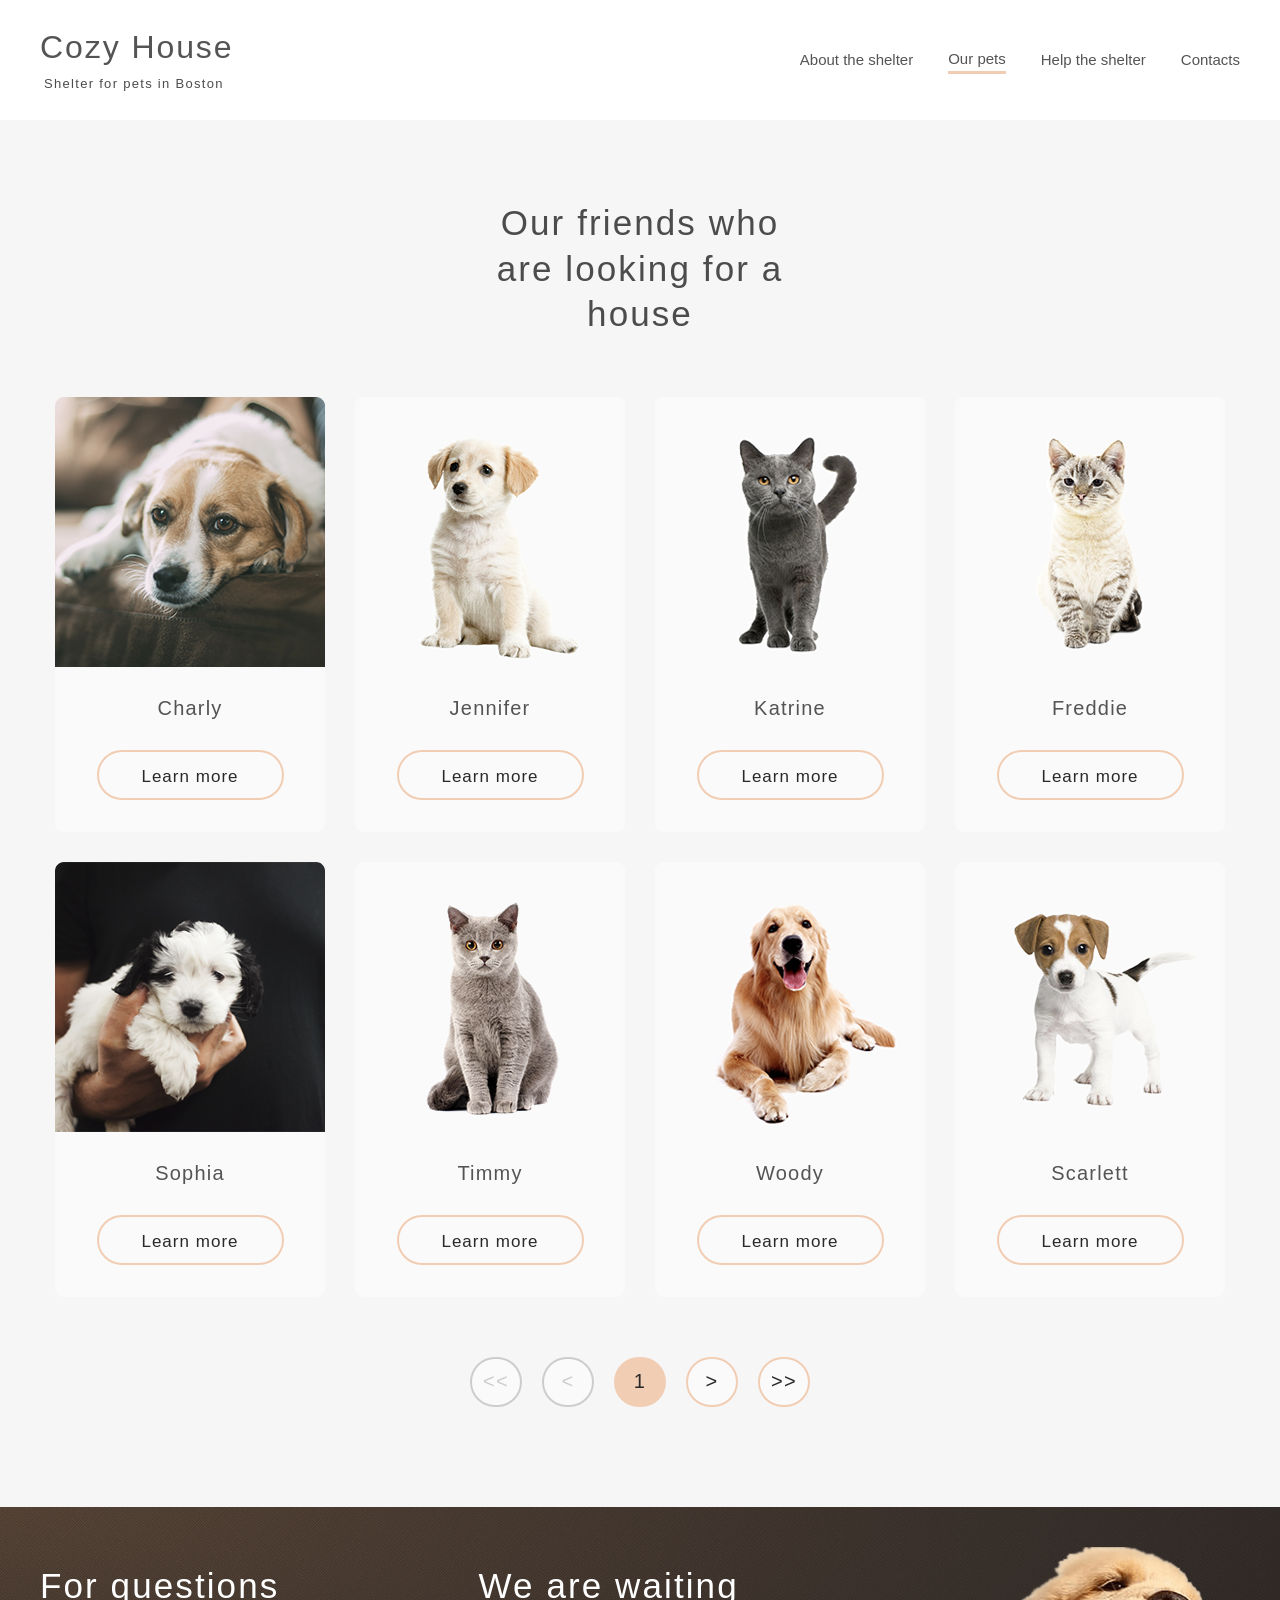
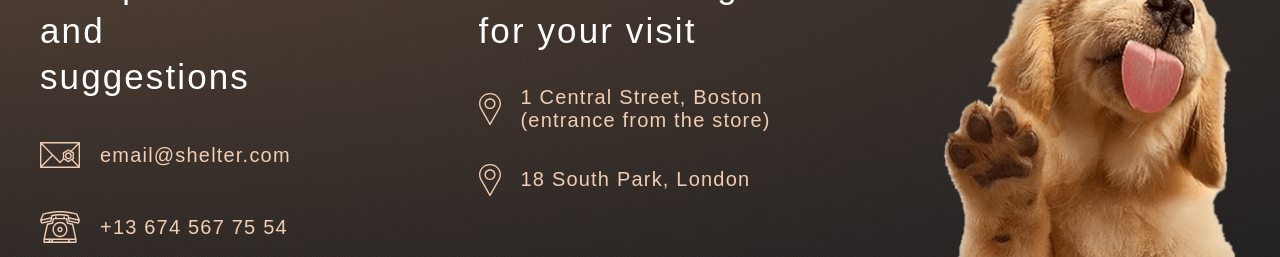
==== commit e8e648b6: "feat: add js for modal window, slider and list of pets" ====
--- a/pets.html
+++ b/pets.html
@@ -14,6 +14,23 @@
 
 <body>
   <main class="page page--pets">
+    <div class="blackout">
+      <div id="petModal">
+        <img id="petModalClose" src="./img/modal_close_button.png" alt="Close">
+        <div class="pet-modal__wrapper">
+          <img class="pet-modal__img" src="" alt="">
+          <div class="pet-modal__content">
+            <h3></h3>
+            <p class="pet-modal__type"></p>
+            <p class="pet-modal__description">Scarlett is a happy, playful girl who will make you laugh and smile. She
+              forms
+              a bond quickly and will make a loyal companion and a wonderful family dog or a good companion for a single
+              individual too since she likes to hang out and be with her human.</p>
+            <ul class="pet-modal__list"> </ul>
+          </div>
+        </div>
+      </div>
+    </div>
     <div class="page-wrapper">
       <header class="wrapper--sides">
         <div class="logo">
@@ -47,54 +64,13 @@
       <div class="page-wrapper">
         <div class="pets__container wrapper">
           <h3>Our friends who<br>are looking for a house</h3>
-          <div class="pets__list">
-            <div class="pet-card">
-              <img src="./img/pets-katrine.png" alt="Katrine" class="pet-card__img">
-              <h4 class="pet-card__name">Katrine</h4>
-              <button class="pet-card__btn btn" type="button">Learn more</button>
-            </div>
-            <div class="pet-card">
-              <img src="./img/pets-jennifer.png" alt="Jennifer" class="pet-card__img">
-              <h4 class="pet-card__name">Jennifer</h4>
-              <button class="pet-card__btn btn" type="button">Learn more</button>
-            </div>
-            <div class="pet-card">
-              <img src="./img/pets-woody.png" alt="Woody" class="pet-card__img">
-              <h4 class="pet-card__name">Woody</h4>
-              <button class="pet-card__btn btn" type="button">Learn more</button>
-            </div>
-            <div class="pet-card">
-              <img src="./img/pets-sophia.png" alt="Sophia" class="pet-card__img">
-              <h4 class="pet-card__name">Sophia</h4>
-              <button class="pet-card__btn btn" type="button">Learn more</button>
-            </div>
-            <div class="pet-card">
-              <img src="./img/pets-timmy.png" alt="Timmy" class="pet-card__img">
-              <h4 class="pet-card__name">Timmy</h4>
-              <button class="pet-card__btn btn" type="button">Learn more</button>
-            </div>
-            <div class="pet-card">
-              <img src="./img/pets-charly.png" alt="Charly" class="pet-card__img">
-              <h4 class="pet-card__name">Charly</h4>
-              <button class="pet-card__btn btn" type="button">Learn more</button>
-            </div>
-            <div class="pet-card">
-              <img src="./img/pets-scarlett.png" alt="Scarlett" class="pet-card__img">
-              <h4 class="pet-card__name">Scarlett</h4>
-              <button class="pet-card__btn btn" type="button">Learn more</button>
-            </div>
-            <div class="pet-card">
-              <img src="./img/pets-freddie.png" alt="Freddie" class="pet-card__img">
-              <h4 class="pet-card__name">Freddie</h4>
-              <button class="pet-card__btn btn" type="button">Learn more</button>
-            </div>
-          </div>
+          <div class="pets__list pet-cards"></div>
           <div class="pets__navigation">
-            <button class="btn btn--round btn--inactive" type="button">&lt;&lt;</button>
-            <button class="btn btn--round btn--inactive" type="button">&lt;</button>
-            <button class="btn btn--round btn--active" type="button">1</button>
-            <button class="btn btn--round" type="button">&gt;</button>
-            <button class="btn btn--round" type="button">&gt;&gt;</button>
+            <button class="btn btn--round btn--inactive" data-type="start" type="button">&lt;&lt;</button>
+            <button class="btn btn--round btn--inactive" data-type="back" type="button">&lt;</button>
+            <button class="btn btn--round btn--active" data-type="current" type="button">1</button>
+            <button class="btn btn--round" data-type="forward" type="button">&gt;</button>
+            <button class="btn btn--round" data-type="end" type="button">&gt;&gt;</button>
           </div>
         </div>
       </div>
@@ -141,5 +117,6 @@
     </footer>
   </main>
 </body>
+<script src="./sctipt.js"></script>
 
 </html>
--- a/css/base.css
+++ b/css/base.css
@@ -15,9 +15,11 @@
   --color-primary-light: #FDDCC4;
   --color-grad-s: #5B483A;
   --color-grad-e: #262425;
+  --color-modal: #000;
   --desctop-side-padding: 40px;
   --desctop-width: 1280px;
   --tablet-width: 768px;
+  --mobile-width: 320px;
   --tablet-side-padding: 30px;
   --mobile-side-padding: 10px;
 }
@@ -123,6 +125,7 @@
 }
 
 .wrapper {
+  box-sizing: border-box;
   padding: 80px var(--desctop-side-padding) 100px var(--desctop-side-padding);
 }
 
--- a/css/style.css
+++ b/css/style.css
@@ -195,6 +195,13 @@
 }
 
 .slider__wrapper {
+  height: 435px;
+  position: relative;
+  overflow: hidden;
+}
+
+.slider__list {
+  position: absolute;
   display: flex;
   align-items: center;
   gap: 90px;
@@ -345,4 +352,95 @@
 .pets__navigation {
   display: flex;
   gap: 20px;
+}
+
+.blackout {
+  display: none;
+  flex-direction: column;
+  align-items: center;
+  justify-content: center;
+  width: 100vw;
+  height: 100vh;
+  position: absolute;
+  background-color: rgba(41, 41, 41, 0.6);
+  z-index: 2;
+}
+
+.blackout--visible {
+  display: flex;
+}
+
+#petModal {
+  position: relative;
+  display: none;
+  width: 900px;
+  background-color: var(--color-light-xl);
+  color: var(--color-modal);
+  border: none;
+  border-radius: 10px;
+  box-shadow: 0 2px 35px 14px rgba(13, 13, 13, 0.04);
+}
+
+.pet-modal--visible#petModal {
+  display: block;
+}
+
+.pet-modal__wrapper {
+  display: flex;
+  overflow: hidden;
+  justify-content: space-between;
+  align-items: center;
+  border-radius: 10px;
+}
+
+#petModalClose {
+  position: absolute;
+  top: -52px;
+  right: -42px;
+  cursor: pointer;
+}
+
+.pet-modal__img {
+  width: 500px;
+}
+
+.pet-modal__content {
+  align-self: flex-start;
+  width: 400px;
+  margin: 50px 20px 0 30px;
+}
+
+.pet-modal__type {
+  margin-top: 10px;
+  text-align: left;
+  font-size: 20px;
+  line-height: 115%;
+  letter-spacing: 0.06em;
+}
+
+.pet-modal__description {
+  font-size: 15px;
+  line-height: 110%;
+  letter-spacing: 0.06em;
+  margin: 40px 0;
+}
+
+.pet-modal__list {
+  margin-left: 16px;
+  list-style: disc;
+}
+
+.pet-modal__list-item {
+  margin: 0 0 10px 0;
+  font-size: 15px;
+  line-height: 110%;
+  letter-spacing: 0.06em;
+}
+
+.pet-modal__accent {
+  font-weight: 700;
+}
+
+.pet-modal__list-item::marker {
+  color: var(--color-primary);
 }
--- a/css/adaptive.css
+++ b/css/adaptive.css
@@ -6,6 +6,8 @@
 
   .wrapper {
     padding: 80px var(--tablet-side-padding) 100px var(--tablet-side-padding);
+    width: 768px;
+    margin: 0 auto;
   }
 
   .start-screen__container {
@@ -63,7 +65,7 @@
     display: none;
   }
 
-  .slider__wrapper {
+  .slider__list {
     gap: 40px;
   }
 
@@ -101,6 +103,28 @@
   .location {
     margin-top: 0;
   }
+
+  #petModal {
+    width: 630px;
+  }
+
+  .pet-modal__img {
+    width: 350px;
+  }
+
+  .pet-modal__content {
+    width: 260px;
+    margin: 10px 10px 10px 10px;
+  }
+
+  .pet-modal__description {
+    margin: 20px 0;
+    font-size: 13px;
+  }
+
+  .pet-modal__list-item {
+    margin-bottom: 5px;
+  }
 }
 
 @media (width < 768px) {
@@ -127,6 +151,8 @@
   }
 
   .wrapper {
+    width: 320px;
+    margin: 0 auto;
     padding: 42px var(--mobile-side-padding);
   }
 
@@ -138,7 +164,7 @@
     border: none;
     width: 30px;
     height: 22px;
-    z-index: 2;
+    z-index: 4;
     cursor: pointer;
     transition: 0.5s ease;
   }
@@ -171,11 +197,11 @@
   }
 
   .burger::before {
-    top: 0px;
+    top: 0;
   }
 
   .burger::after {
-    bottom: 0px;
+    bottom: 0;
   }
 
   nav {
@@ -188,6 +214,7 @@
     height: 100vh;
     background-color: var(--color-dark-3xl);
     transition: 0.5s ease;
+    z-index: 3;
   }
 
   #burger-checkbox:checked~nav {
@@ -268,8 +295,13 @@
     gap: 20px 80px;
   }
 
-  .slider__wrapper {
-    margin: 0 150px;
+  .slider__list {
+    margin: 0;
+    width: 100%;
+  }
+
+  .slider__slide {
+    margin: 0 auto;
   }
 
   .slider__slide:nth-child(2) {
@@ -338,6 +370,15 @@
     gap: 10px;
   }
 
+  .page--pets .menu__item a,
+  .page--pets .menu__item--active a {
+    color: var(--color-dark-s)
+  }
+
+  .page--pets .menu__item:hover a {
+    color: var(--color-light-s);
+  }
+
   .footer__container {
     gap: 40px;
   }
@@ -360,4 +401,21 @@
   .location h3 {
     width: 270px;
   }
+
+  #petModal {
+    width: 240px;
+  }
+
+  .pet-modal__img {
+    display: none;
+  }
+
+  .pet-modal__content {
+    width: 220px;
+  }
+
+  .pet-modal__content h3,
+  .pet-modal__type {
+    text-align: center;
+  }
 }
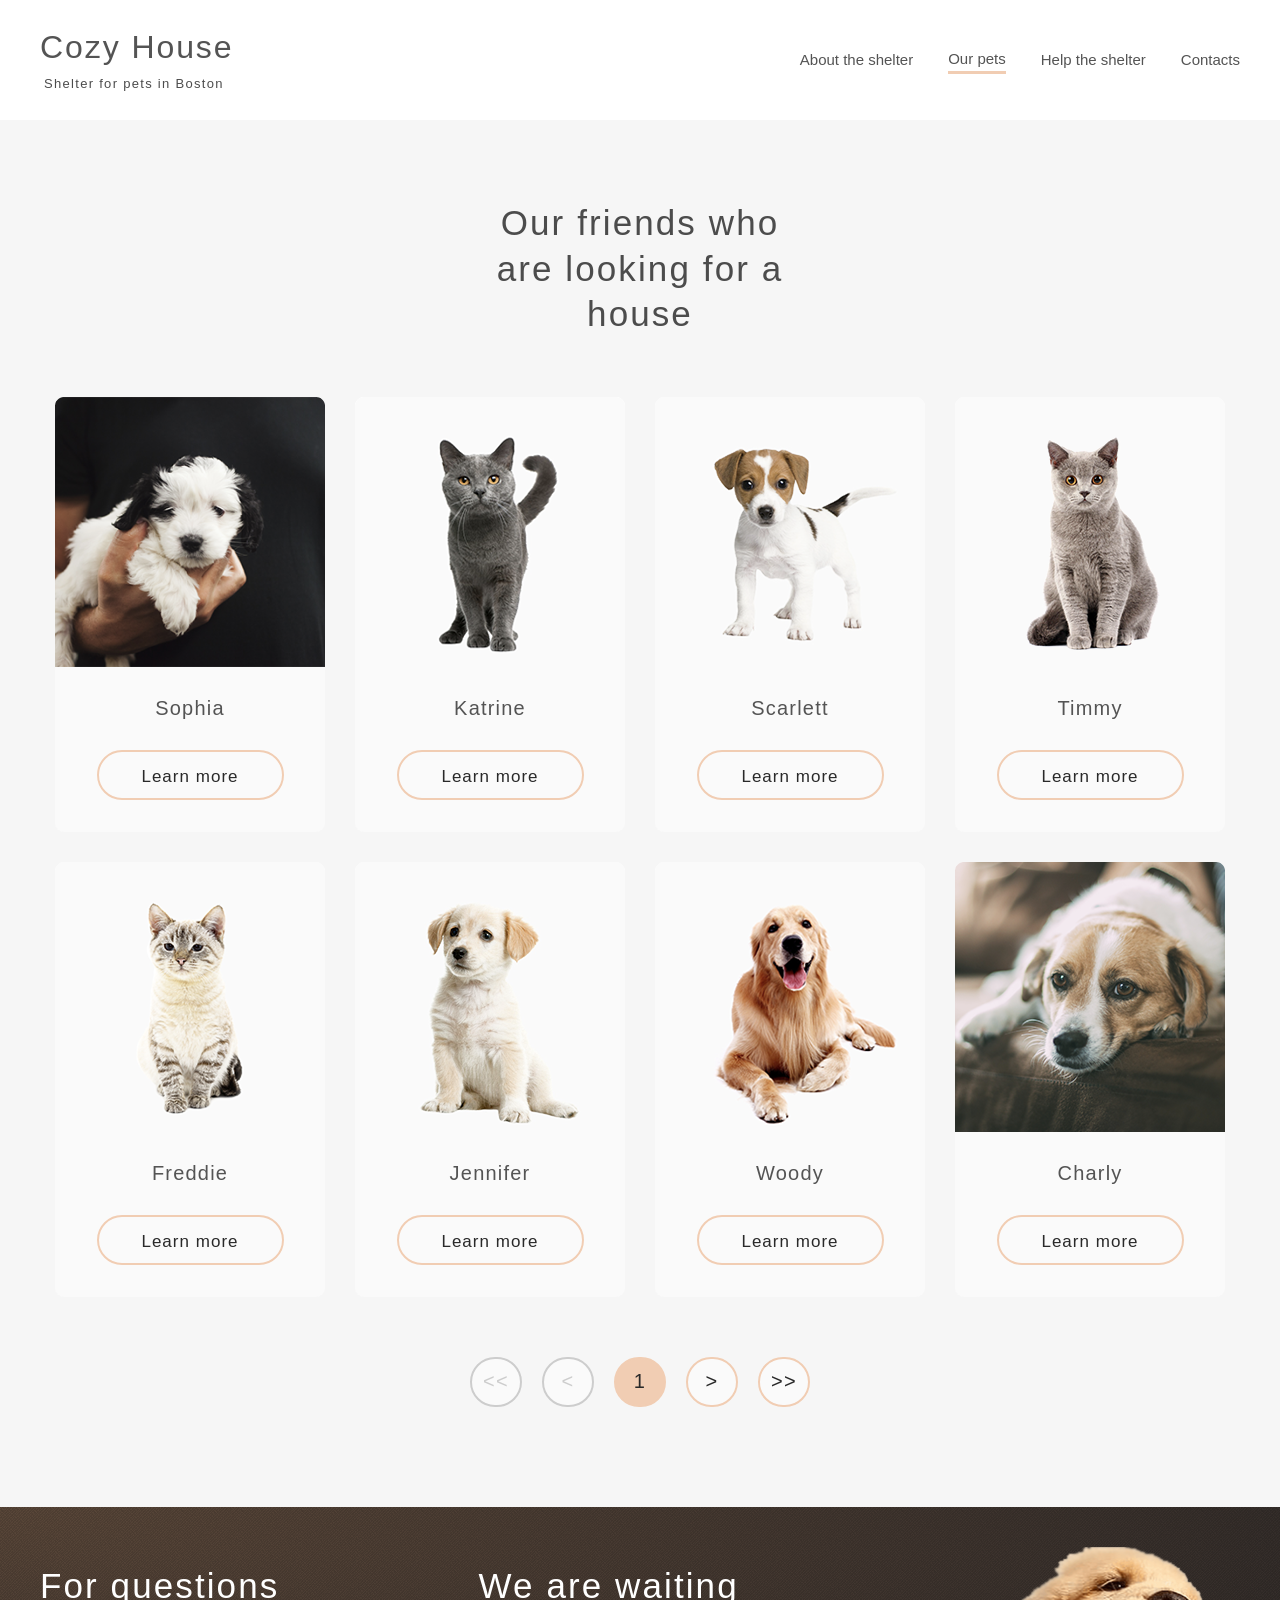
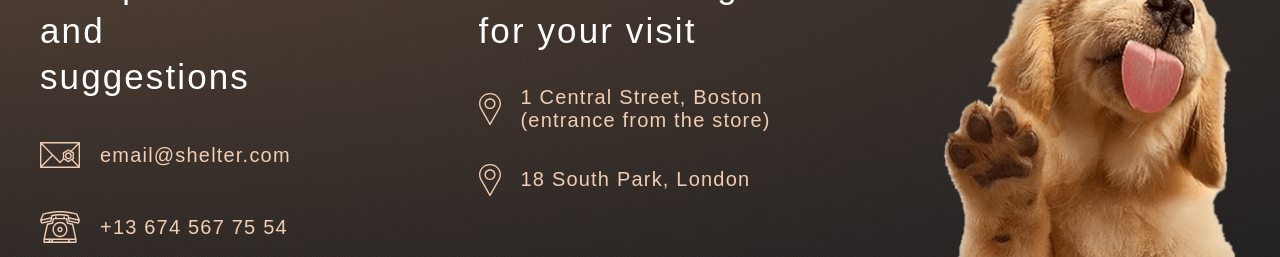
==== commit 8e6019cd: "feat: split big js into small ones" ====
--- a/pets.html
+++ b/pets.html
@@ -117,6 +117,6 @@
     </footer>
   </main>
 </body>
-<script src="./sctipt.js"></script>
+<script type="module" src="./sctipt.js"></script>
 
 </html>
--- a/css/base.css
+++ b/css/base.css
@@ -94,6 +94,7 @@
   background-color: var(--color-light-s);
   border-radius: 30px;
   transition: 0.3s ease;
+  user-select: none;
 }
 
 .btn--round {
--- a/css/style.css
+++ b/css/style.css
@@ -205,6 +205,11 @@
   display: flex;
   align-items: center;
   gap: 90px;
+  transform: translateX(-1080px);
+}
+
+.slider__arrow--inactive {
+  pointer-events: none;
 }
 
 .pets-btn {
@@ -347,6 +352,7 @@
 
 .page--pets .pets {
   gap: 45px;
+  min-height: 100vh;
 }
 
 .pets__navigation {
@@ -407,7 +413,8 @@
 .pet-modal__content {
   align-self: flex-start;
   width: 400px;
-  margin: 50px 20px 0 30px;
+  padding: 50px 20px 0 30px;
+  box-sizing: border-box;
 }
 
 .pet-modal__type {
@@ -420,13 +427,13 @@
 
 .pet-modal__description {
   font-size: 15px;
-  line-height: 110%;
+  line-height: 114%;
   letter-spacing: 0.06em;
   margin: 40px 0;
 }
 
 .pet-modal__list {
-  margin-left: 16px;
+  margin-left: 13px;
   list-style: disc;
 }
 
--- a/css/adaptive.css
+++ b/css/adaptive.css
@@ -60,17 +60,9 @@
     margin-top: 10px;
   }
 
-  .pet-card:nth-child(7),
-  .pet-card:nth-child(8) {
-    display: none;
-  }
-
   .slider__list {
     gap: 40px;
-  }
-
-  .slider__slide:nth-child(3) {
-    display: none;
+    transform: translateX(-620px);
   }
 
   .help__list {
@@ -108,18 +100,23 @@
     width: 630px;
   }
 
+  .pet-modal__wrapper {
+    justify-content: flex-start;
+  }
+
   .pet-modal__img {
     width: 350px;
   }
 
   .pet-modal__content {
-    width: 260px;
-    margin: 10px 10px 10px 10px;
+    width: 280px;
+    padding: 10px 10px 10px 10px;
   }
 
   .pet-modal__description {
     margin: 20px 0;
     font-size: 13px;
+    line-height: 110%;
   }
 
   .pet-modal__list-item {
@@ -298,14 +295,11 @@
   .slider__list {
     margin: 0;
     width: 100%;
+    transform: translateX(-270px);
   }
 
   .slider__slide {
     margin: 0 auto;
-  }
-
-  .slider__slide:nth-child(2) {
-    display: none;
   }
 
   .slider__arrow--back {
@@ -411,11 +405,19 @@
   }
 
   .pet-modal__content {
-    width: 220px;
-  }
-
-  .pet-modal__content h3,
+    width: 240px;
+  }
+
+  .pet-modal__content h3 {
+    font-size: 35px;
+    text-align: center;
+  }
+
   .pet-modal__type {
     text-align: center;
   }
+
+  #petModalClose {
+    right: -30px;
+  }
 }
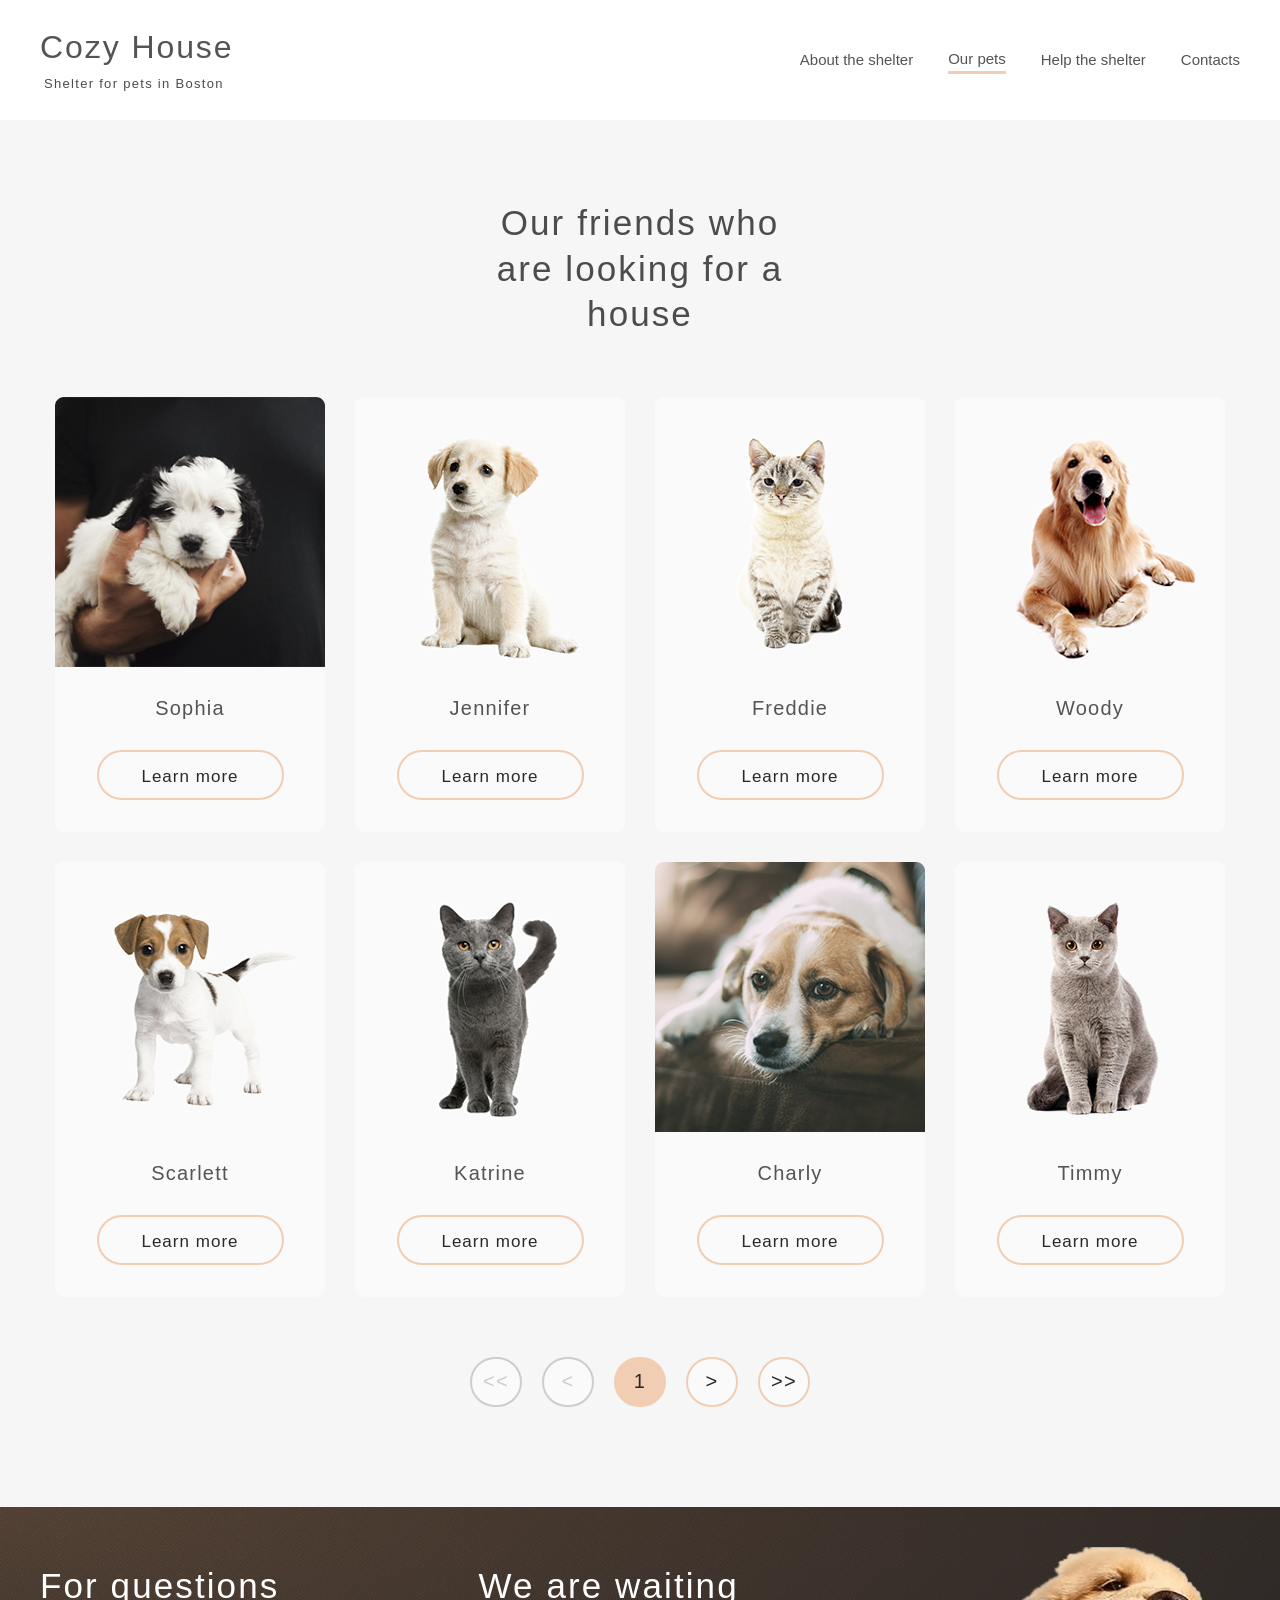
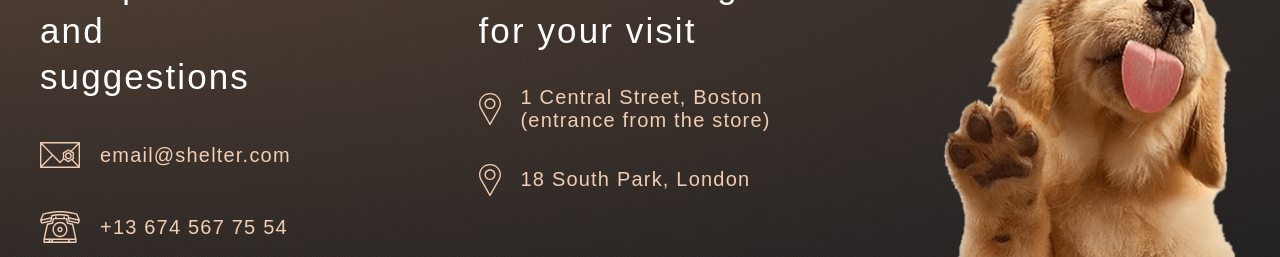
==== commit 27eb02f5: "fix: removed dubbed function, fixed blackouts, added hover state for modal close btn" ====
--- a/pets.html
+++ b/pets.html
@@ -16,7 +16,13 @@
   <main class="page page--pets">
     <div class="blackout">
       <div id="petModal">
-        <img id="petModalClose" src="./img/modal_close_button.png" alt="Close">
+        <svg id="petModalClose" width="52" height="52" viewBox="0 0 52 52" fill="none"
+          xmlns="http://www.w3.org/2000/svg">
+          <rect x="1" y="1" width="50" height="50" rx="25" stroke="#F1CDB3" stroke-width="2" />
+          <path fill-rule="evenodd" clip-rule="evenodd"
+            d="M27.4262 26L31.7046 21.7216C32.0985 21.3277 32.0985 20.6892 31.7046 20.2954C31.3108 19.9016 30.6723 19.9016 30.2785 20.2954L26 24.5739L21.7215 20.2954C21.3276 19.9015 20.6892 19.9015 20.2953 20.2954C19.9016 20.6892 19.9016 21.3277 20.2953 21.7215L24.5738 26L20.2953 30.2785C19.9016 30.6723 19.9016 31.3108 20.2953 31.7046C20.6892 32.0985 21.3276 32.0985 21.7215 31.7046L26 27.4261L30.2785 31.7046C30.6723 32.0985 31.3108 32.0985 31.7046 31.7046C32.0985 31.3108 32.0985 30.6723 31.7046 30.2785L27.4262 26Z"
+            fill="#292929" />
+        </svg>
         <div class="pet-modal__wrapper">
           <img class="pet-modal__img" src="" alt="">
           <div class="pet-modal__content">
--- a/css/style.css
+++ b/css/style.css
@@ -406,6 +406,10 @@
   cursor: pointer;
 }
 
+#petModalClose:hover>rect {
+  fill: var(--color-primary)
+}
+
 .pet-modal__img {
   width: 500px;
 }
--- a/css/adaptive.css
+++ b/css/adaptive.css
@@ -295,7 +295,7 @@
   .slider__list {
     margin: 0;
     width: 100%;
-    transform: translateX(-270px);
+    transform: translateX(-310px);
   }
 
   .slider__slide {
